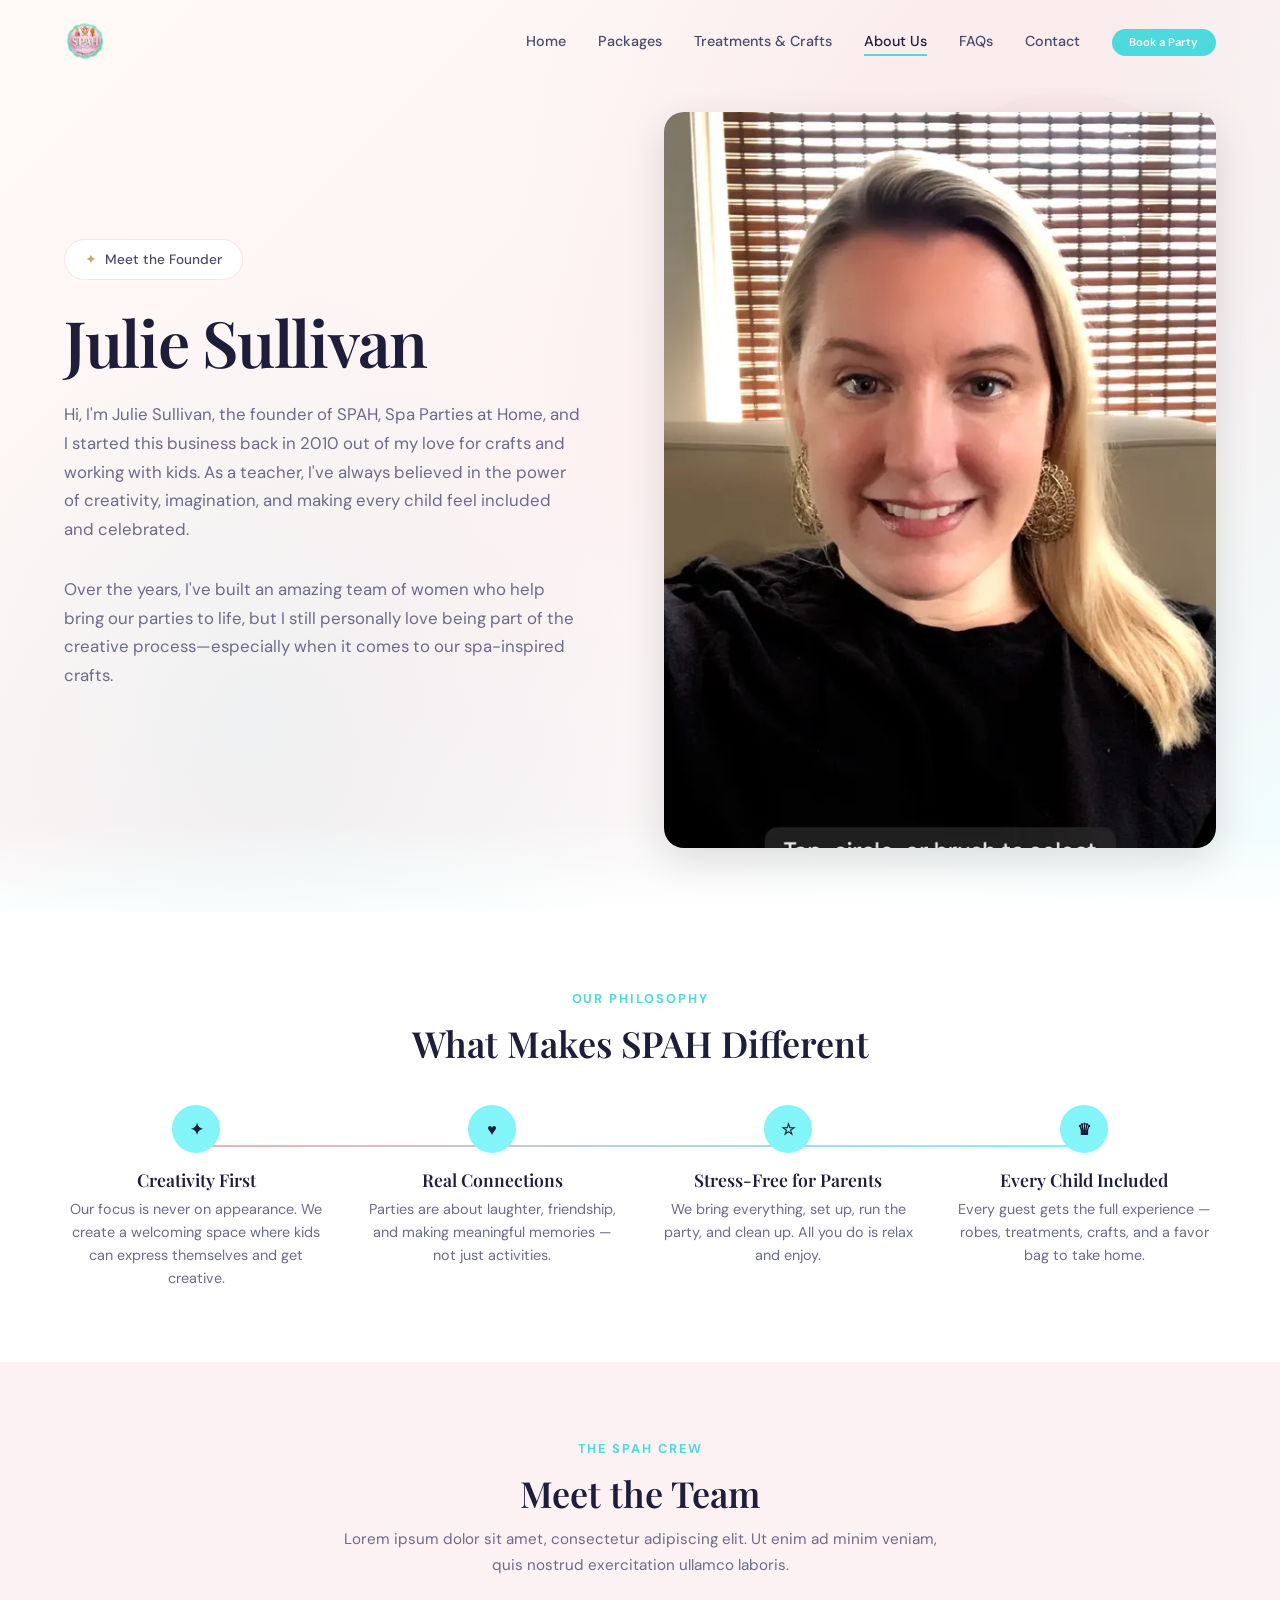
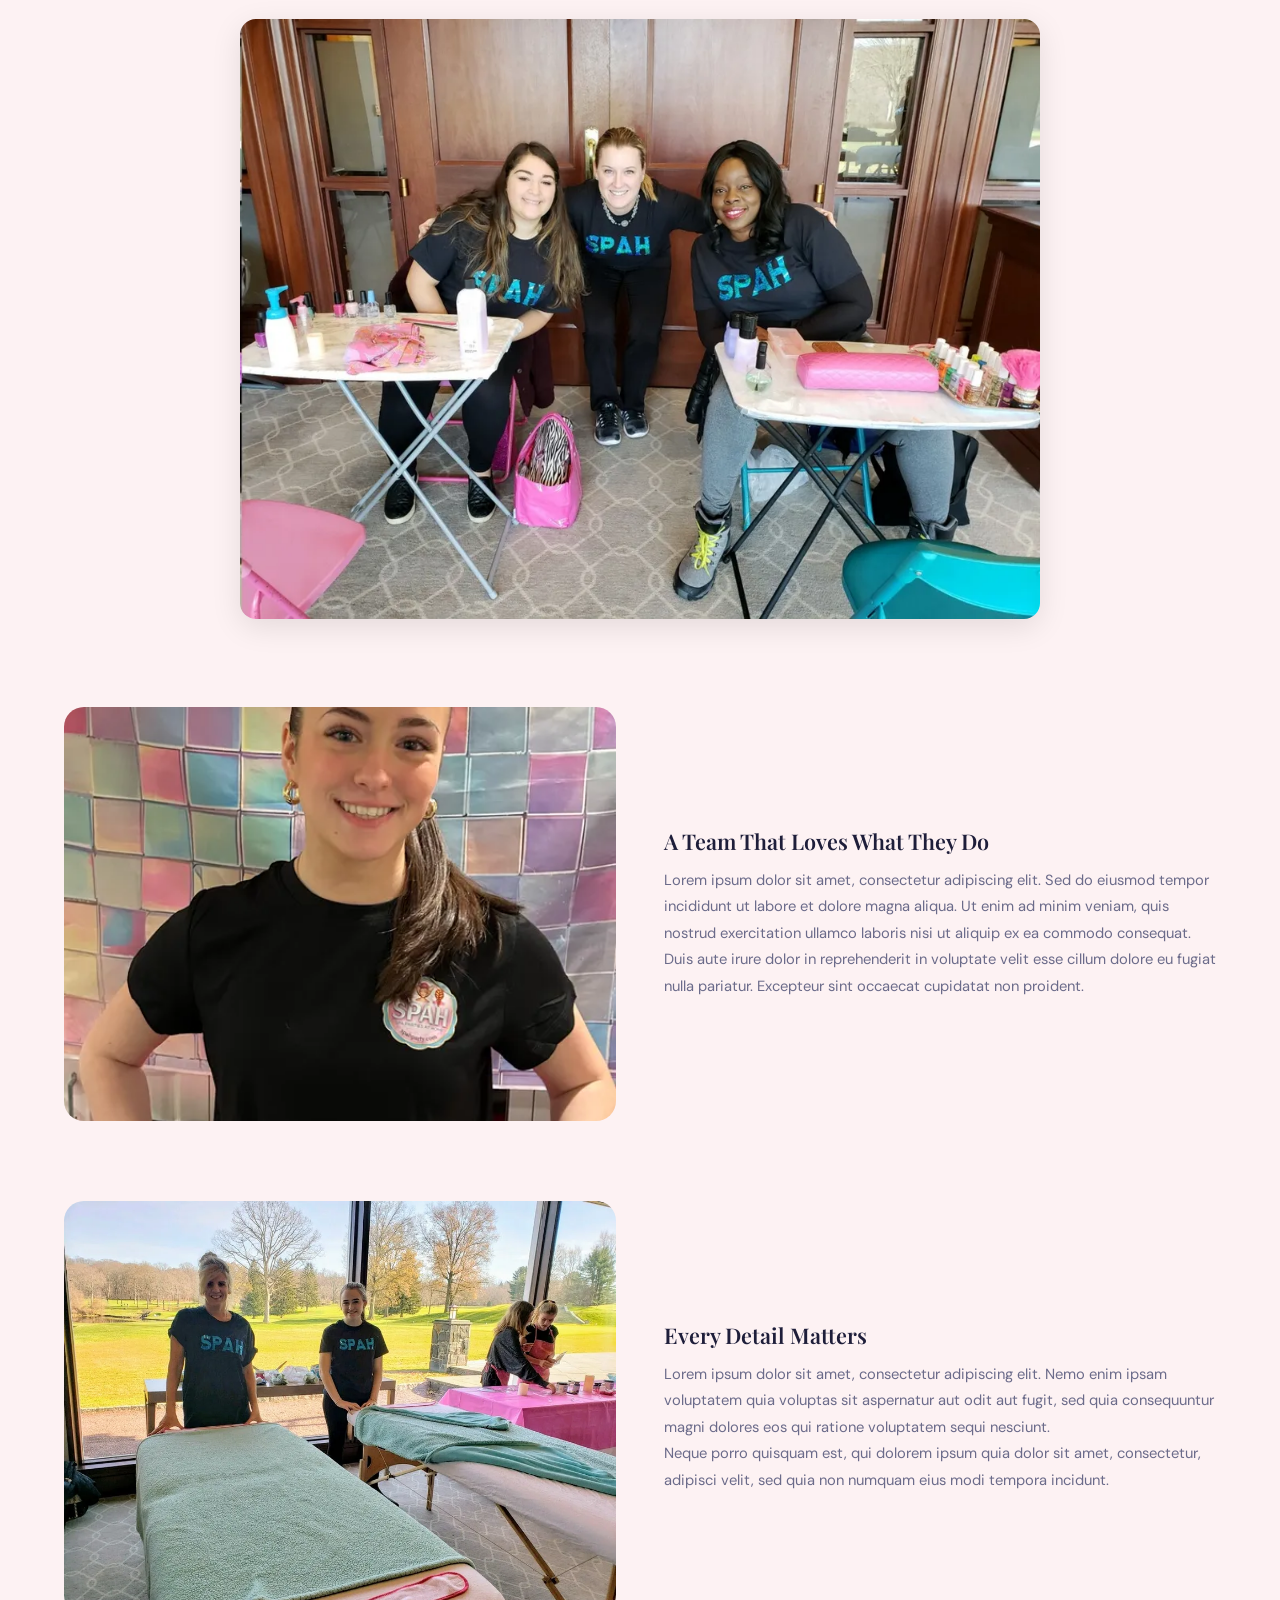
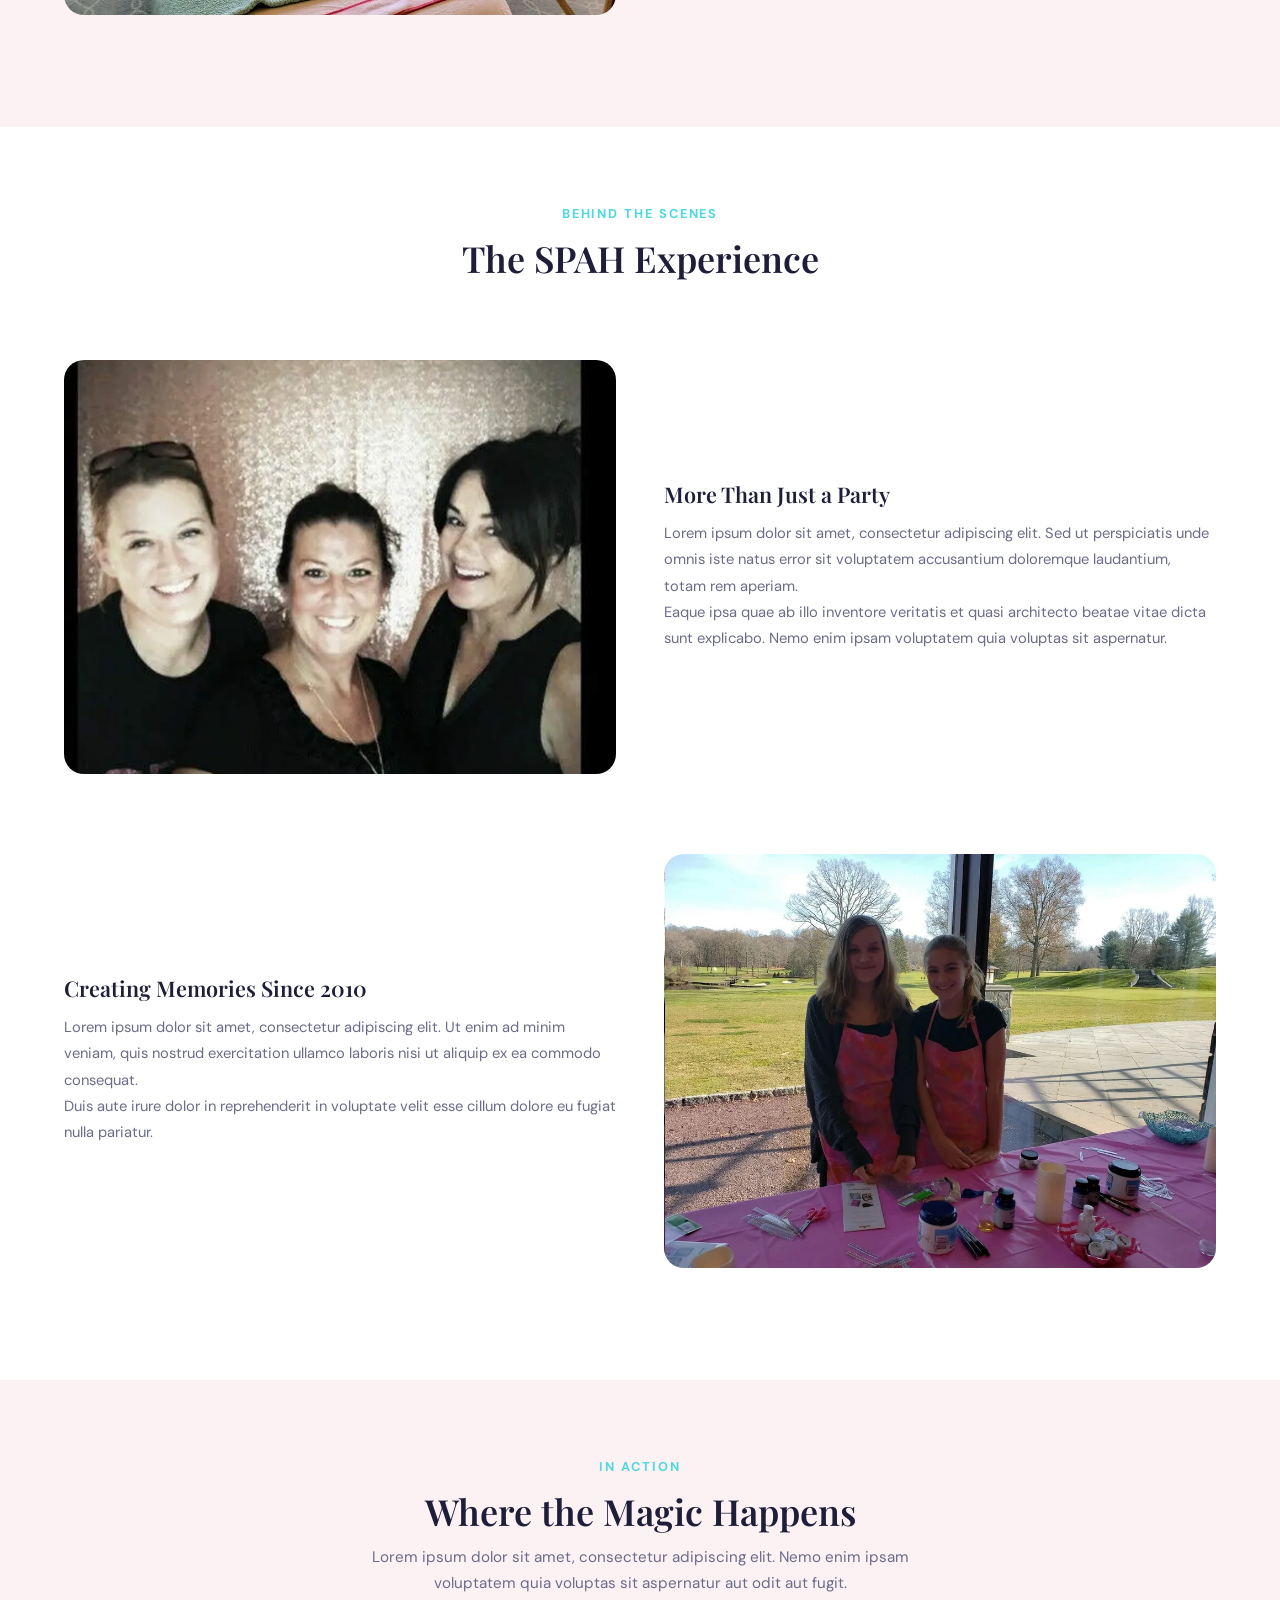
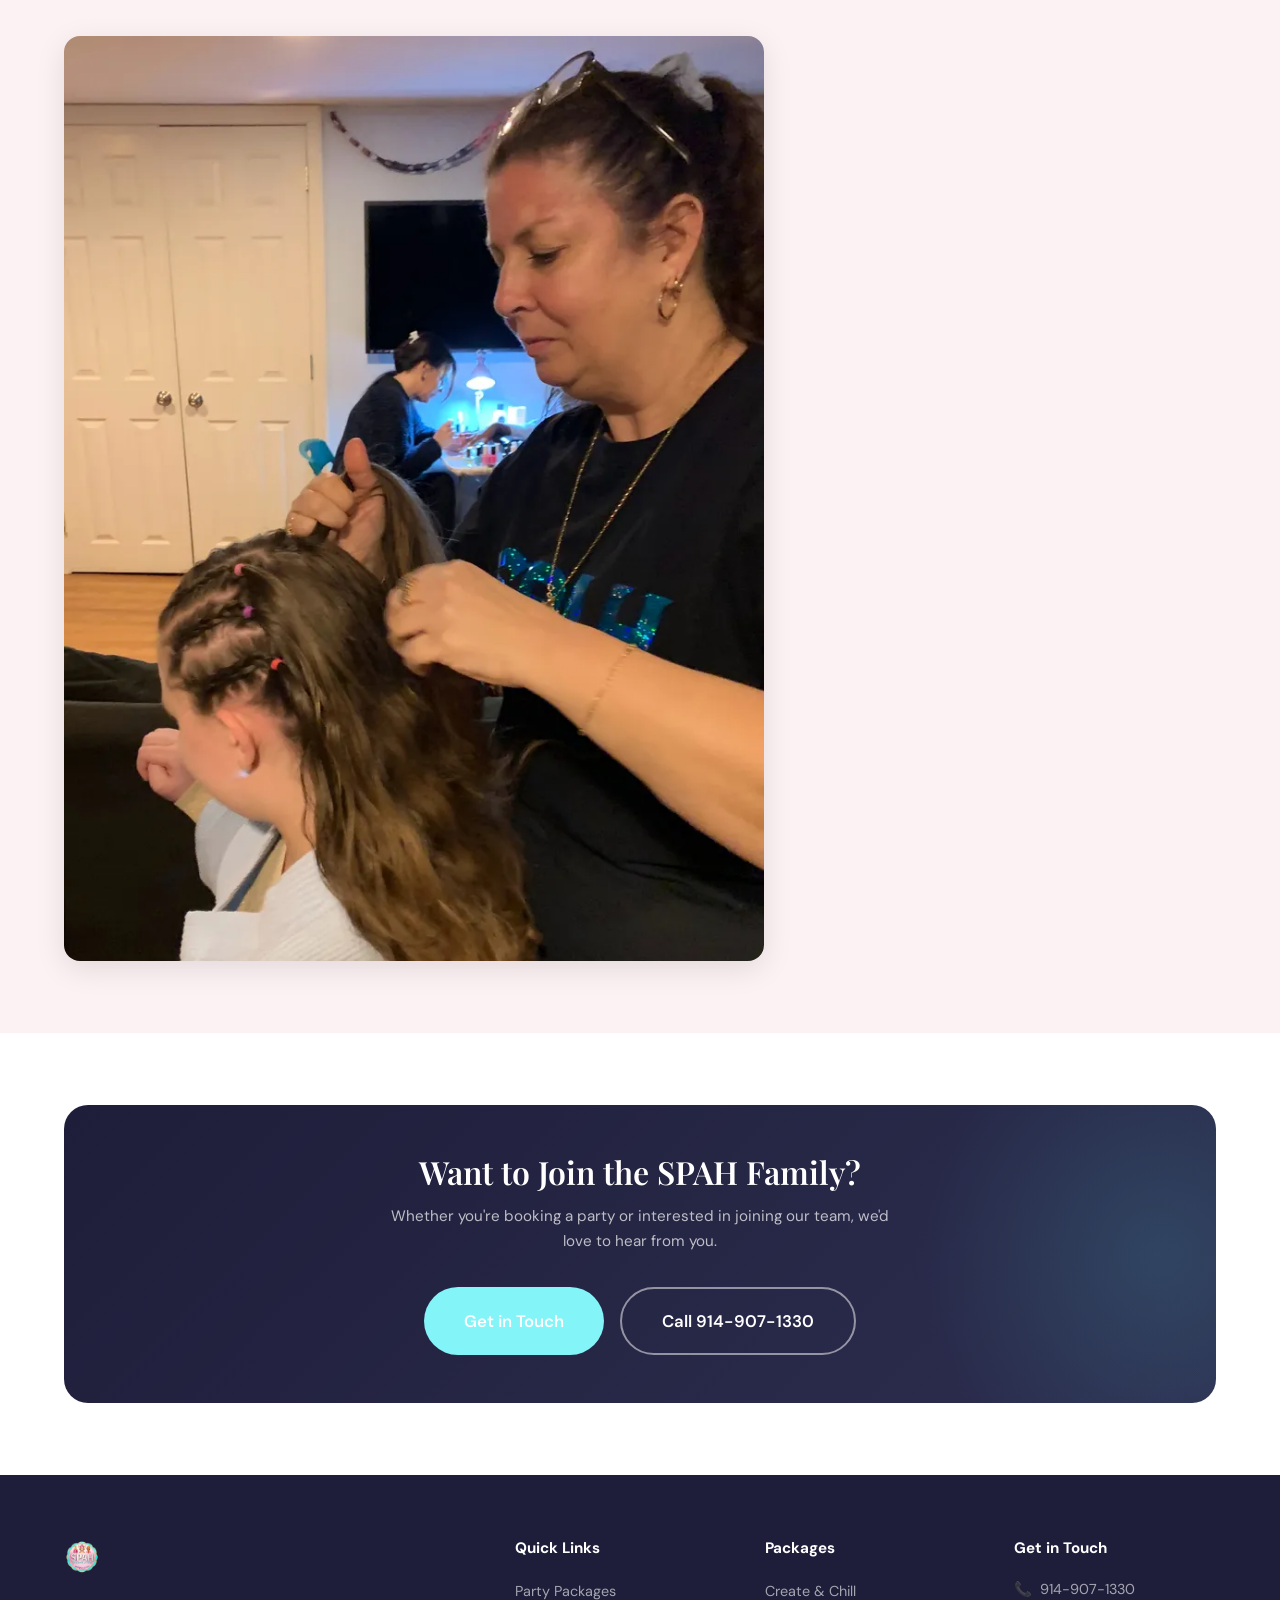
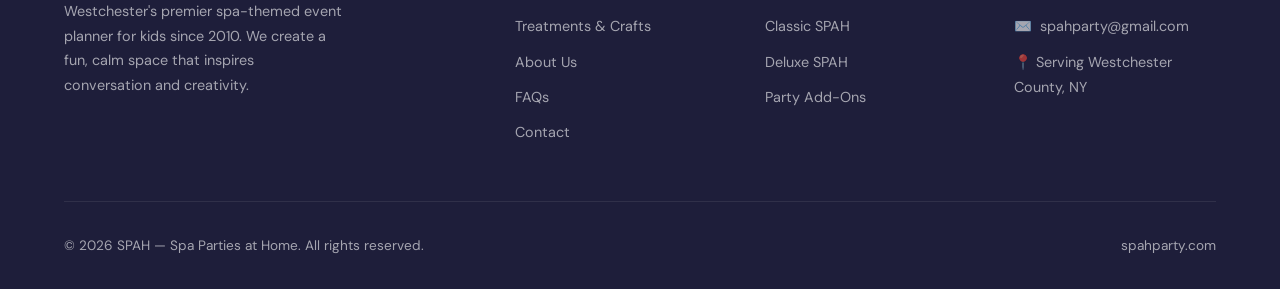
==== about.html @ 48f5b490 "Redesign About Us sections to match homepage style consistency - Replace philosophy text block with " ====
<!DOCTYPE html>
<html lang="en">
<head>
  <meta charset="UTF-8">
  <meta name="viewport" content="width=device-width, initial-scale=1.0">
  <meta name="description" content="Meet the SPAH team — Westchester's premier spa party planners for kids since 2010. Learn about our story, our passion, and the people behind every unforgettable party.">
  <meta property="og:title" content="About Us | SPAH - Spa Parties at Home">
  <meta property="og:description" content="Meet the team behind Westchester's favorite kids' spa parties.">
  <meta property="og:type" content="website">
  <title>About Us | SPAH - Spa Parties at Home</title>

  <!-- Google Fonts -->
  <link rel="preconnect" href="https://fonts.googleapis.com">
  <link rel="preconnect" href="https://fonts.gstatic.com" crossorigin>
  <link href="https://fonts.googleapis.com/css2?family=DM+Sans:wght@400;500;600;700&family=Playfair+Display:ital,wght@0,400;0,600;0,700;1,400;1,600;1,700&display=swap" rel="stylesheet">

  <!-- Styles -->
  <link rel="stylesheet" href="css/style.css">
</head>
<body>

  <!-- Navigation -->
  <nav class="navbar scrolled">
    <div class="container">
      <a href="index.html" class="nav-logo"><img src="images/logo.webp" alt="SPAH - Spa Parties at Home"></a>
      <ul class="nav-links">
        <li><a href="index.html">Home</a></li>
        <li><a href="packages.html">Packages</a></li>
        <li><a href="treatments.html">Treatments & Crafts</a></li>
        <li><a href="about.html" class="active">About Us</a></li>
        <li><a href="faq.html">FAQs</a></li>
        <li><a href="contact.html">Contact</a></li>
        <li><a href="contact.html" class="nav-cta">Book a Party</a></li>
      </ul>
      <button class="hamburger" aria-label="Toggle menu">
        <span></span><span></span><span></span>
      </button>
    </div>
  </nav>
  <div class="nav-overlay"></div>

  <main>

    <!-- Hero — Founder Intro (homepage-style with gradient + floats) -->
    <section class="hero" style="min-height: auto; padding-top: 7rem; padding-bottom: 4rem;">
      <div class="container">
        <div style="display: grid; grid-template-columns: 1fr 1fr; gap: 3rem; align-items: center;">
          <div class="hero-content" style="max-width: 100%;">
            <div class="hero-badge">Meet the Founder</div>
            <h1>Julie Sullivan</h1>
            <p>Hi, I'm Julie Sullivan, the founder of SPAH, Spa Parties at Home, and I started this business back in 2010 out of my love for crafts and working with kids. As a teacher, I've always believed in the power of creativity, imagination, and making every child feel included and celebrated.</p>
            <p style="font-size: 1.05rem; color: var(--text-light); max-width: 520px; line-height: 1.7;">Over the years, I've built an amazing team of women who help bring our parties to life, but I still personally love being part of the creative process—especially when it comes to our spa-inspired crafts.</p>
          </div>
          <div style="position: relative; z-index: 1;">
            <img src="images/julie-headshot.webp" alt="Julie Sullivan, founder of SPAH - Spa Parties at Home" style="width: 100%; border-radius: 1.25rem; box-shadow: 0 12px 40px rgba(0,0,0,0.12); object-fit: cover; aspect-ratio: 3/4; object-position: center 20%;">
          </div>
        </div>
      </div>
      <div class="float-element float-1"></div>
      <div class="float-element float-2"></div>
      <div class="float-element float-3"></div>
      <div class="hero-fade"></div>
    </section>

    <!-- Philosophy — card grid like "How It Works" on homepage -->
    <section class="section reveal">
      <div class="container">
        <div class="section-header">
          <span class="section-label">OUR PHILOSOPHY</span>
          <h2>What Makes SPAH Different</h2>
        </div>
        <div class="steps-grid stagger-children">
          <div class="step-card">
            <div class="step-number" style="background: var(--teal-200); color: var(--navy);">&#10022;</div>
            <h3>Creativity First</h3>
            <p>Our focus is never on appearance. We create a welcoming space where kids can express themselves and get creative.</p>
          </div>
          <div class="step-card">
            <div class="step-number" style="background: var(--teal-200); color: var(--navy);">&#9829;</div>
            <h3>Real Connections</h3>
            <p>Parties are about laughter, friendship, and making meaningful memories — not just activities.</p>
          </div>
          <div class="step-card">
            <div class="step-number" style="background: var(--teal-200); color: var(--navy);">&#9734;</div>
            <h3>Stress-Free for Parents</h3>
            <p>We bring everything, set up, run the party, and clean up. All you do is relax and enjoy.</p>
          </div>
          <div class="step-card">
            <div class="step-number" style="background: var(--teal-200); color: var(--navy);">&#9819;</div>
            <h3>Every Child Included</h3>
            <p>Every guest gets the full experience — robes, treatments, crafts, and a favor bag to take home.</p>
          </div>
        </div>
      </div>
    </section>

    <!-- Team Section -->
    <section class="section bg-rose reveal">
      <div class="container">
        <div class="section-header">
          <span class="section-label">THE SPAH CREW</span>
          <h2>Meet the Team</h2>
          <p>Lorem ipsum dolor sit amet, consectetur adipiscing elit. Ut enim ad minim veniam, quis nostrud exercitation ullamco laboris.</p>
        </div>

        <!-- Team group photo -->
        <div class="reveal" style="margin-bottom: 3rem;">
          <img src="images/team-group.webp" alt="The SPAH team ready to pamper at an event" style="width: 100%; max-width: 800px; margin: 0 auto; display: block; border-radius: 16px; box-shadow: 0 8px 30px rgba(0,0,0,0.1);" loading="lazy">
        </div>

        <div class="feature-row reveal">
          <div class="feature-image"><img src="images/team-member.webp" alt="SPAH team member" loading="lazy"></div>
          <div class="feature-content">
            <h3>A Team That Loves What They Do</h3>
            <p>Lorem ipsum dolor sit amet, consectetur adipiscing elit. Sed do eiusmod tempor incididunt ut labore et dolore magna aliqua. Ut enim ad minim veniam, quis nostrud exercitation ullamco laboris nisi ut aliquip ex ea commodo consequat.</p>
            <p>Duis aute irure dolor in reprehenderit in voluptate velit esse cillum dolore eu fugiat nulla pariatur. Excepteur sint occaecat cupidatat non proident.</p>
          </div>
        </div>

        <div class="feature-row reveal">
          <div class="feature-content">
            <h3>Every Detail Matters</h3>
            <p>Lorem ipsum dolor sit amet, consectetur adipiscing elit. Nemo enim ipsam voluptatem quia voluptas sit aspernatur aut odit aut fugit, sed quia consequuntur magni dolores eos qui ratione voluptatem sequi nesciunt.</p>
            <p>Neque porro quisquam est, qui dolorem ipsum quia dolor sit amet, consectetur, adipisci velit, sed quia non numquam eius modi tempora incidunt.</p>
          </div>
          <div class="feature-image"><img src="images/team-setup.webp" alt="SPAH team setting up spa stations" loading="lazy"></div>
        </div>
      </div>
    </section>

    <!-- Behind the Scenes -->
    <section class="section reveal">
      <div class="container">
        <div class="section-header">
          <span class="section-label">BEHIND THE SCENES</span>
          <h2>The SPAH Experience</h2>
        </div>

        <div class="feature-row reveal">
          <div class="feature-image"><img src="images/team-fun.webp" alt="The SPAH team together" loading="lazy"></div>
          <div class="feature-content">
            <h3>More Than Just a Party</h3>
            <p>Lorem ipsum dolor sit amet, consectetur adipiscing elit. Sed ut perspiciatis unde omnis iste natus error sit voluptatem accusantium doloremque laudantium, totam rem aperiam.</p>
            <p>Eaque ipsa quae ab illo inventore veritatis et quasi architecto beatae vitae dicta sunt explicabo. Nemo enim ipsam voluptatem quia voluptas sit aspernatur.</p>
          </div>
        </div>

        <div class="feature-row reveal">
          <div class="feature-content">
            <h3>Creating Memories Since 2010</h3>
            <p>Lorem ipsum dolor sit amet, consectetur adipiscing elit. Ut enim ad minim veniam, quis nostrud exercitation ullamco laboris nisi ut aliquip ex ea commodo consequat.</p>
            <p>Duis aute irure dolor in reprehenderit in voluptate velit esse cillum dolore eu fugiat nulla pariatur.</p>
          </div>
          <div class="feature-image"><img src="images/team-helpers.webp" alt="Young helpers at a SPAH craft station" loading="lazy"></div>
        </div>
      </div>
    </section>

    <!-- Julie in action full-width -->
    <section class="section bg-rose reveal">
      <div class="container" style="text-align: center;">
        <div class="section-header">
          <span class="section-label">IN ACTION</span>
          <h2>Where the Magic Happens</h2>
          <p>Lorem ipsum dolor sit amet, consectetur adipiscing elit. Nemo enim ipsam voluptatem quia voluptas sit aspernatur aut odit aut fugit.</p>
        </div>
        <img src="images/julie-action.webp" alt="Julie at a SPAH party" style="width: 100%; max-width: 700px; border-radius: 16px; box-shadow: 0 8px 30px rgba(0,0,0,0.1);" loading="lazy">
      </div>
    </section>

    <!-- CTA Banner -->
    <section class="section reveal">
      <div class="container">
        <div class="cta-banner">
          <h2>Want to Join the SPAH Family?</h2>
          <p>Whether you're booking a party or interested in joining our team, we'd love to hear from you.</p>
          <div class="hero-buttons" style="justify-content: center;">
            <a href="contact.html" class="btn btn-primary btn-lg">Get in Touch</a>
            <a href="tel:9149071330" class="btn btn-outline-light btn-lg">Call 914-907-1330</a>
          </div>
        </div>
      </div>
    </section>

  </main>

  <!-- Footer -->
  <footer class="footer">
    <div class="container">
      <div class="footer-grid">
        <div class="footer-brand">
          <a href="index.html" class="nav-logo"><img src="images/logo.webp" alt="SPAH" style="height:36px"></a>
          <p>Westchester's premier spa-themed event planner for kids since 2010. We create a fun, calm space that inspires conversation and creativity.</p>
        </div>
        <div>
          <h4>Quick Links</h4>
          <ul class="footer-links">
            <li><a href="packages.html">Party Packages</a></li>
            <li><a href="treatments.html">Treatments & Crafts</a></li>
            <li><a href="about.html">About Us</a></li>
            <li><a href="faq.html">FAQs</a></li>
            <li><a href="contact.html">Contact</a></li>
          </ul>
        </div>
        <div>
          <h4>Packages</h4>
          <ul class="footer-links">
            <li><a href="packages.html">Create & Chill</a></li>
            <li><a href="packages.html">Classic SPAH</a></li>
            <li><a href="packages.html">Deluxe SPAH</a></li>
            <li><a href="packages.html">Party Add-Ons</a></li>
          </ul>
        </div>
        <div>
          <h4>Get in Touch</h4>
          <div class="footer-contact-item">&#128222; <a href="tel:9149071330">914-907-1330</a></div>
          <div class="footer-contact-item">&#9993;&#65039; <a href="mailto:spahparty@gmail.com">spahparty@gmail.com</a></div>
          <div class="footer-contact-item">&#128205; Serving Westchester County, NY</div>
        </div>
      </div>
      <div class="footer-bottom">
        <p>&copy; 2026 SPAH &mdash; Spa Parties at Home. All rights reserved.</p>
        <p>spahparty.com</p>
      </div>
    </div>
  </footer>

  <!-- Scripts -->
  <script src="js/main.js"></script>
</body>
</html>
---- css/style.css ----
/* ============================================
   SPAH - Spa Parties at Home
   Custom Styles & Animations
   ============================================ */

/* --- Design Tokens --- */
:root {
  --rose-50: #FDF2F3;
  --rose-100: #F9E4E8;
  --rose-200: #E8B4B8;
  --rose-300: #D4919A;
  --rose-400: #C06B77;
  --teal-50: #F0FDFD;
  --teal-100: #C1F9FA;
  --teal-200: #83F4F7;
  --teal-300: #4DD9DD;
  --teal-400: #30B8BD;
  --teal-500: #1F9499;
  --navy: #1E1E3A;
  --navy-light: #2D2D4F;
  --navy-muted: #4A4A6A;
  --cream: #FFFAF8;
  --white: #FFFFFF;
  --text: #2D2D4F;
  --text-light: #6B6B8A;
  --gold: #C9A96E;
  --gold-light: #E8D5B0;
}

/* --- Base Resets & Typography --- */
*, *::before, *::after {
  margin: 0;
  padding: 0;
  box-sizing: border-box;
}

html {
  scroll-behavior: smooth;
  -webkit-font-smoothing: antialiased;
  -moz-osx-font-smoothing: grayscale;
}

body {
  font-family: 'DM Sans', sans-serif;
  color: var(--text);
  background: var(--white);
  line-height: 1.7;
  overflow-x: hidden;
}

h1, h2, h3, h4, h5, h6 {
  font-family: 'Playfair Display', serif;
  font-weight: 600;
  line-height: 1.2;
  color: var(--navy);
}

img {
  max-width: 100%;
  height: auto;
  display: block;
}

a {
  text-decoration: none;
  color: inherit;
  transition: color 0.3s ease;
}

/* --- Utility Classes --- */
.container {
  max-width: 1200px;
  margin: 0 auto;
  padding: 0 1.5rem;
}

.section {
  padding: 4.5rem 0;
}

.section-sm {
  padding: 2.5rem 0;
}

.text-center {
  text-align: center;
}

.sr-only {
  position: absolute;
  width: 1px;
  height: 1px;
  padding: 0;
  margin: -1px;
  overflow: hidden;
  clip: rect(0,0,0,0);
  border: 0;
}

/* --- Navigation --- */
.navbar {
  position: fixed;
  top: 0;
  left: 0;
  width: 100%;
  z-index: 1000;
  padding: 1.25rem 0;
  transition: all 0.4s cubic-bezier(0.4, 0, 0.2, 1);
}

.navbar.scrolled {
  background: rgba(255, 255, 255, 0.97);
  backdrop-filter: blur(12px);
  -webkit-backdrop-filter: blur(12px);
  box-shadow: 0 1px 20px rgba(0, 0, 0, 0.06);
  padding: 0.75rem 0;
}

.navbar .container {
  display: flex;
  align-items: center;
  justify-content: space-between;
}

.nav-logo {
  font-family: 'Playfair Display', serif;
  font-size: 1.75rem;
  font-weight: 700;
  color: var(--navy);
  letter-spacing: 0.05em;
  display: flex;
  align-items: center;
  gap: 0.5rem;
}

.nav-logo img {
  height: 42px;
  width: auto;
}

.nav-logo span {
  color: var(--teal-300);
}

.nav-links {
  display: flex;
  align-items: center;
  gap: 2rem;
  list-style: none;
}

.nav-links a {
  font-size: 0.9rem;
  font-weight: 500;
  color: var(--navy-muted);
  position: relative;
  padding: 0.25rem 0;
  transition: color 0.3s ease;
}

.nav-links a::after {
  content: '';
  position: absolute;
  bottom: -2px;
  left: 0;
  width: 0;
  height: 2px;
  background: var(--teal-300);
  transition: width 0.3s ease;
}

.nav-links a:hover,
.nav-links a.active {
  color: var(--navy);
}

.nav-links a:hover::after,
.nav-links a.active::after {
  width: 100%;
}

.nav-links a.nav-cta {
  background: var(--teal-300);
  color: var(--white) !important;
  padding: 0.4rem 1.1rem;
  border-radius: 50px;
  font-size: 0.7rem;
  font-weight: 600;
  transition: all 0.3s ease !important;
}

.nav-cta::after {
  display: none !important;
}

.nav-cta:hover {
  background: var(--teal-400);
  transform: translateY(-1px);
  box-shadow: 0 4px 15px rgba(77, 217, 221, 0.3);
}

/* Hamburger Menu */
.hamburger {
  display: none;
  flex-direction: column;
  cursor: pointer;
  gap: 5px;
  padding: 4px;
  z-index: 1001;
  background: none;
  border: none;
}

.hamburger span {
  width: 24px;
  height: 2px;
  background: var(--navy);
  transition: all 0.3s ease;
  border-radius: 2px;
}

.hamburger.active span:nth-child(1) {
  transform: rotate(45deg) translate(5px, 5px);
}

.hamburger.active span:nth-child(2) {
  opacity: 0;
}

.hamburger.active span:nth-child(3) {
  transform: rotate(-45deg) translate(5px, -5px);
}

/* Mobile Nav */
@media (max-width: 768px) {
  .hamburger {
    display: flex;
  }

  .nav-links {
    position: fixed;
    top: 0;
    right: -100%;
    width: 75%;
    max-width: 320px;
    height: 100vh;
    background: var(--white);
    flex-direction: column;
    align-items: flex-start;
    padding: 5rem 2rem 2rem;
    gap: 0;
    box-shadow: -10px 0 40px rgba(0, 0, 0, 0.1);
    transition: right 0.4s cubic-bezier(0.4, 0, 0.2, 1);
  }

  .nav-links.open {
    right: 0;
  }

  .nav-links li {
    width: 100%;
  }

  .nav-links a {
    display: block;
    padding: 1rem 0;
    font-size: 1.1rem;
    border-bottom: 1px solid var(--rose-100);
  }

  .nav-links a::after {
    display: none;
  }

  .nav-cta {
    margin-top: 1rem;
    text-align: center;
    display: block;
  }
}

.nav-overlay {
  display: none;
  position: fixed;
  inset: 0;
  background: rgba(0, 0, 0, 0.3);
  z-index: 999;
  opacity: 0;
  transition: opacity 0.3s ease;
}

.nav-overlay.active {
  display: block;
  opacity: 1;
}

/* --- Buttons --- */
.btn {
  display: inline-flex;
  align-items: center;
  justify-content: center;
  gap: 0.5rem;
  padding: 0.9rem 2rem;
  border-radius: 50px;
  font-family: 'DM Sans', sans-serif;
  font-size: 0.95rem;
  font-weight: 600;
  border: none;
  cursor: pointer;
  transition: all 0.3s cubic-bezier(0.4, 0, 0.2, 1);
  text-decoration: none;
}

.btn-primary {
  background: var(--teal-300);
  color: var(--white);
}

.btn-primary:hover {
  background: var(--teal-400);
  transform: translateY(-2px);
  box-shadow: 0 8px 25px rgba(77, 217, 221, 0.35);
}

.btn-secondary {
  background: var(--white);
  color: var(--teal-300);
  border: 2px solid var(--teal-300);
}

.btn-secondary:hover {
  background: var(--teal-50);
  transform: translateY(-2px);
  box-shadow: 0 8px 25px rgba(77, 217, 221, 0.15);
}

.btn-rose {
  background: var(--rose-200);
  color: var(--white);
}

.btn-rose:hover {
  background: var(--rose-300);
  transform: translateY(-2px);
  box-shadow: 0 8px 25px rgba(232, 180, 184, 0.4);
}

.btn-lg {
  padding: 1.1rem 2.5rem;
  font-size: 1.05rem;
}

.btn-icon svg {
  width: 18px;
  height: 18px;
  transition: transform 0.3s ease;
}

.btn:hover .btn-icon svg {
  transform: translateX(3px);
}

/* --- Hero Section --- */
.hero {
  min-height: 100vh;
  min-height: 100svh;
  display: flex;
  align-items: center;
  padding-top: 5rem;
  padding-bottom: 3rem;
  position: relative;
  overflow: hidden;
  background: linear-gradient(135deg, var(--cream) 0%, var(--rose-50) 50%, var(--teal-50) 100%);
}

@media (max-width: 768px) {
  .hero {
    min-height: auto;
    padding-top: 7rem;
    padding-bottom: 4rem;
    align-items: flex-start;
  }

  .hero [style*="grid-template-columns"] {
    grid-template-columns: 1fr !important;
    text-align: center;
  }

  .hero [style*="grid-template-columns"] .hero-content p {
    margin-left: auto;
    margin-right: auto;
  }
}

@media (max-width: 480px) {
  .hero {
    padding-top: 6rem;
    padding-bottom: 3rem;
  }
}

.hero-fade {
  position: absolute;
  bottom: 0;
  left: 0;
  width: 100%;
  height: 90px;
  background: linear-gradient(to bottom, transparent 0%, var(--white) 100%);
  pointer-events: none;
  z-index: 0;
}

.hero::before {
  content: '';
  position: absolute;
  top: -50%;
  right: -20%;
  width: 80%;
  height: 150%;
  background: radial-gradient(ellipse, rgba(232, 180, 184, 0.15) 0%, transparent 70%);
  pointer-events: none;
}

.hero::after {
  content: '';
  position: absolute;
  bottom: -30%;
  left: -10%;
  width: 60%;
  height: 100%;
  background: radial-gradient(ellipse, rgba(77, 217, 221, 0.08) 0%, transparent 70%);
  pointer-events: none;
}

.hero-content {
  position: relative;
  z-index: 1;
  max-width: 700px;
}

.hero-badge {
  display: inline-flex;
  align-items: center;
  gap: 0.5rem;
  background: var(--white);
  border: 1px solid var(--rose-100);
  padding: 0.5rem 1.25rem;
  border-radius: 50px;
  font-size: 0.85rem;
  font-weight: 500;
  color: var(--navy-muted);
  margin-bottom: 1.5rem;
}

.hero-badge::before {
  content: '✦';
  color: var(--gold);
}

.hero h1 {
  font-size: clamp(2.5rem, 6vw, 4rem);
  margin-bottom: 1.25rem;
  letter-spacing: -0.02em;
}

.hero h1 em {
  font-style: italic;
  color: var(--teal-300);
}

.hero p {
  font-size: 1.05rem;
  color: var(--text-light);
  max-width: 520px;
  margin-bottom: 2rem;
  line-height: 1.7;
}

.hero-buttons {
  display: flex;
  gap: 1rem;
  flex-wrap: wrap;
}

/* Floating decorative elements */
.float-element {
  position: absolute;
  border-radius: 50%;
  opacity: 0.5;
  pointer-events: none;
}

.float-1 {
  width: 300px;
  height: 300px;
  background: var(--rose-100);
  top: 10%;
  right: 5%;
  animation: float 8s ease-in-out infinite;
}

.float-2 {
  width: 200px;
  height: 200px;
  background: var(--teal-100);
  bottom: 15%;
  right: 15%;
  animation: float 6s ease-in-out infinite reverse;
}

.float-3 {
  width: 150px;
  height: 150px;
  background: var(--rose-50);
  top: 40%;
  right: 30%;
  animation: float 10s ease-in-out infinite;
}

@keyframes float {
  0%, 100% { transform: translateY(0) rotate(0deg); }
  33% { transform: translateY(-20px) rotate(2deg); }
  66% { transform: translateY(10px) rotate(-1deg); }
}

/* --- Page Hero (inner pages) --- */
.page-hero {
  padding: 8rem 0 3rem;
  background: linear-gradient(135deg, var(--cream) 0%, var(--rose-50) 50%, var(--teal-50) 100%);
  text-align: center;
  position: relative;
  overflow: hidden;
}

.page-hero h1 {
  font-size: clamp(1.85rem, 4vw, 2.75rem);
  margin-bottom: 0.75rem;
}

.page-hero p {
  font-size: 1rem;
  color: var(--text-light);
  max-width: 600px;
  margin: 0 auto;
}

/* --- Section Headers --- */
.section-header {
  text-align: center;
  max-width: 600px;
  margin: 0 auto 2.5rem;
}

.section-label {
  display: inline-block;
  font-size: 0.8rem;
  font-weight: 700;
  letter-spacing: 0.15em;
  text-transform: uppercase;
  color: var(--teal-300);
  margin-bottom: 0.75rem;
}

.section-header h2 {
  font-size: clamp(1.75rem, 3.5vw, 2.25rem);
  margin-bottom: 0.75rem;
}

.section-header p {
  color: var(--text-light);
  font-size: 0.95rem;
}

/* --- How It Works --- */
.steps-grid {
  display: grid;
  grid-template-columns: repeat(4, 1fr);
  gap: 2rem;
  position: relative;
}

.steps-grid::before {
  content: '';
  position: absolute;
  top: 2.5rem;
  left: 12.5%;
  width: 75%;
  height: 2px;
  background: linear-gradient(to right, var(--rose-200), var(--teal-200));
  z-index: 0;
}

.step-card {
  text-align: center;
  position: relative;
  z-index: 1;
}

.step-number {
  width: 3rem;
  height: 3rem;
  border-radius: 50%;
  background: var(--white);
  border: 2px solid var(--teal-200);
  display: flex;
  align-items: center;
  justify-content: center;
  margin: 0 auto 1rem;
  font-family: 'Playfair Display', serif;
  font-weight: 700;
  font-size: 1rem;
  color: var(--teal-300);
}

.step-card h3 {
  font-size: 1.1rem;
  margin-bottom: 0.5rem;
}

.step-card p {
  font-size: 0.9rem;
  color: var(--text-light);
  line-height: 1.6;
}

@media (max-width: 768px) {
  .steps-grid {
    grid-template-columns: 1fr 1fr;
    gap: 2.5rem 1.5rem;
  }

  .steps-grid::before {
    display: none;
  }
}

@media (max-width: 480px) {
  .steps-grid {
    grid-template-columns: 1fr;
  }
}

/* --- Package Cards --- */
.packages-grid {
  display: grid;
  grid-template-columns: repeat(3, 1fr);
  gap: 1.5rem;
  align-items: start;
}

.package-card {
  background: var(--white);
  border-radius: 1.25rem;
  padding: 2rem 1.75rem;
  border: 1px solid var(--rose-100);
  position: relative;
  transition: all 0.4s cubic-bezier(0.4, 0, 0.2, 1);
}

.package-card:hover {
  transform: translateY(-4px);
  box-shadow: 0 20px 50px rgba(0, 0, 0, 0.08);
}

.package-card.featured {
  border-color: var(--teal-200);
  box-shadow: 0 10px 40px rgba(77, 217, 221, 0.12);
}

.package-badge {
  position: absolute;
  top: -0.75rem;
  left: 50%;
  transform: translateX(-50%);
  background: var(--teal-300);
  color: var(--white);
  font-size: 0.75rem;
  font-weight: 700;
  letter-spacing: 0.05em;
  padding: 0.35rem 1.25rem;
  border-radius: 50px;
  white-space: nowrap;
}

.package-card h3 {
  font-size: 1.4rem;
  margin-bottom: 0.5rem;
}

.package-card .package-desc {
  font-size: 0.9rem;
  color: var(--text-light);
  margin-bottom: 1.5rem;
}

.package-price {
  font-family: 'Playfair Display', serif;
  font-size: 2.25rem;
  font-weight: 700;
  color: var(--navy);
  margin-bottom: 0.25rem;
}

.package-price-note {
  font-size: 0.85rem;
  color: var(--text-light);
  margin-bottom: 2rem;
}

.package-features {
  list-style: none;
  margin-bottom: 2rem;
}

.package-features li {
  padding: 0.6rem 0;
  font-size: 0.95rem;
  display: flex;
  align-items: flex-start;
  gap: 0.75rem;
  border-bottom: 1px solid var(--rose-50);
}

.package-features li:last-child {
  border-bottom: none;
}

.package-features li::before {
  content: '✓';
  color: var(--teal-300);
  font-weight: 700;
  flex-shrink: 0;
  margin-top: 0.1rem;
}

.package-card .btn {
  width: 100%;
}

@media (max-width: 968px) {
  .packages-grid {
    grid-template-columns: 1fr;
    max-width: 480px;
    margin-left: auto;
    margin-right: auto;
  }

  .package-card.featured {
    order: -1;
  }
}

/* --- Treatment / Service Cards --- */
.treatments-grid {
  display: grid;
  grid-template-columns: repeat(3, 1fr);
  gap: 1.5rem;
}

.treatment-card {
  background: var(--white);
  border-radius: 1rem;
  padding: 1.5rem 1.5rem;
  border: 1px solid var(--rose-100);
  transition: all 0.4s cubic-bezier(0.4, 0, 0.2, 1);
}

.treatment-card:hover {
  transform: translateY(-4px);
  box-shadow: 0 15px 40px rgba(0, 0, 0, 0.06);
  border-color: var(--teal-100);
}

.treatment-icon {
  width: 3rem;
  height: 3rem;
  border-radius: 0.75rem;
  background: var(--rose-50);
  display: flex;
  align-items: center;
  justify-content: center;
  margin-bottom: 1rem;
  font-size: 1.3rem;
}

.treatment-card h3 {
  font-size: 1.1rem;
  margin-bottom: 0.4rem;
}

.treatment-card p {
  font-size: 0.85rem;
  color: var(--text-light);
  line-height: 1.7;
}

@media (max-width: 768px) {
  .treatments-grid {
    grid-template-columns: 1fr 1fr;
  }
}

@media (max-width: 480px) {
  .treatments-grid {
    grid-template-columns: 1fr;
  }
}

/* --- Alternating Feature Sections --- */
.feature-row {
  display: grid;
  grid-template-columns: 1fr 1fr;
  gap: 3rem;
  align-items: center;
  padding: 2.5rem 0;
}

.feature-row:nth-child(even) .feature-image {
  order: -1;
}

.feature-image {
  border-radius: 1.25rem;
  overflow: hidden;
  position: relative;
  aspect-ratio: 4/3;
  background: var(--rose-50);
}

.feature-image img {
  width: 100%;
  height: 100%;
  object-fit: cover;
}

.feature-content h3 {
  font-size: 1.35rem;
  margin-bottom: 0.75rem;
}

.feature-content p {
  color: var(--text-light);
  font-size: 0.92rem;
  line-height: 1.8;
}

@media (max-width: 768px) {
  .feature-row {
    grid-template-columns: 1fr;
    gap: 1.5rem;
    padding: 2rem 0;
  }

  .feature-row .feature-image {
    order: -1 !important;
  }
}

/* --- Tabbed Content --- */
.tabs {
  display: flex;
  gap: 0.5rem;
  justify-content: center;
  margin-bottom: 3rem;
  flex-wrap: wrap;
}

.tab-btn {
  padding: 0.75rem 2rem;
  min-width: 190px;
  border: 2px solid var(--rose-100);
  border-radius: 50px;
  background: var(--white);
  font-family: 'DM Sans', sans-serif;
  font-size: 0.95rem;
  font-weight: 600;
  color: var(--navy-muted);
  cursor: pointer;
  transition: all 0.3s ease;
  text-align: center;
}

.tab-btn:hover {
  border-color: var(--teal-200);
  color: var(--teal-300);
}

.tab-btn.active {
  background: var(--teal-300);
  border-color: var(--teal-300);
  color: var(--white);
}

.tab-content {
  display: none;
}

.tab-content.active {
  display: block;
  animation: fadeUp 0.5s ease;
}

/* --- FAQ Accordion --- */
.faq-list {
  max-width: 750px;
  margin: 0 auto;
}

.faq-item {
  border-bottom: 1px solid var(--rose-100);
}

.faq-question {
  width: 100%;
  display: flex;
  align-items: center;
  justify-content: space-between;
  padding: 1.5rem 0;
  background: none;
  border: none;
  font-family: 'DM Sans', sans-serif;
  font-size: 1.05rem;
  font-weight: 600;
  color: var(--navy);
  cursor: pointer;
  text-align: left;
  gap: 1rem;
  transition: color 0.3s ease;
}

.faq-question:hover {
  color: var(--teal-300);
}

.faq-icon {
  width: 1.5rem;
  height: 1.5rem;
  flex-shrink: 0;
  position: relative;
  transition: transform 0.3s ease;
}

.faq-icon::before,
.faq-icon::after {
  content: '';
  position: absolute;
  background: var(--teal-300);
  border-radius: 2px;
  transition: transform 0.3s ease;
}

.faq-icon::before {
  width: 100%;
  height: 2px;
  top: 50%;
  left: 0;
  transform: translateY(-50%);
}

.faq-icon::after {
  width: 2px;
  height: 100%;
  left: 50%;
  top: 0;
  transform: translateX(-50%);
}

.faq-item.active .faq-icon::after {
  transform: translateX(-50%) rotate(90deg);
  opacity: 0;
}

.faq-answer {
  max-height: 0;
  overflow: hidden;
  transition: max-height 0.4s cubic-bezier(0.4, 0, 0.2, 1), padding 0.4s ease;
}

.faq-answer-inner {
  padding-bottom: 1.5rem;
  color: var(--text-light);
  line-height: 1.8;
  font-size: 0.95rem;
}

/* --- Contact --- */
.contact-grid {
  display: grid;
  grid-template-columns: repeat(3, 1fr);
  gap: 1.5rem;
  margin-bottom: 3rem;
}

.contact-card {
  background: var(--white);
  border: 1px solid var(--rose-100);
  border-radius: 1.25rem;
  padding: 2.5rem 2rem;
  text-align: center;
  transition: all 0.4s cubic-bezier(0.4, 0, 0.2, 1);
}

.contact-card:hover {
  transform: translateY(-4px);
  box-shadow: 0 15px 40px rgba(0, 0, 0, 0.06);
  border-color: var(--teal-100);
}

.contact-icon {
  width: 4rem;
  height: 4rem;
  border-radius: 50%;
  background: var(--teal-50);
  display: flex;
  align-items: center;
  justify-content: center;
  margin: 0 auto 1.25rem;
  color: var(--teal-300);
}

.contact-icon svg {
  width: 1.5rem;
  height: 1.5rem;
}

.contact-card h3 {
  font-size: 1.1rem;
  margin-bottom: 0.5rem;
}

.contact-card p {
  color: var(--text-light);
  font-size: 0.95rem;
}

.contact-card a {
  color: var(--teal-300);
  font-weight: 600;
}

.contact-card a:hover {
  color: var(--teal-400);
}

@media (max-width: 768px) {
  .contact-grid {
    grid-template-columns: 1fr;
    max-width: 400px;
    margin-left: auto;
    margin-right: auto;
  }
}

/* --- Gallery Grid --- */
.gallery-grid {
  display: grid;
  grid-template-columns: repeat(3, 1fr);
  gap: 1rem;
}

.gallery-item {
  border-radius: 1rem;
  overflow: hidden;
  aspect-ratio: 1;
  position: relative;
  cursor: pointer;
  background: var(--rose-50);
}

.gallery-item img {
  width: 100%;
  height: 100%;
  object-fit: cover;
  transition: transform 0.6s cubic-bezier(0.4, 0, 0.2, 1);
}

.gallery-item:hover img {
  transform: scale(1.05);
}

@media (max-width: 768px) {
  .gallery-grid {
    grid-template-columns: repeat(2, 1fr);
  }
}

/* --- Includes Box --- */
.includes-box {
  background: linear-gradient(135deg, var(--teal-50) 0%, var(--rose-50) 100%);
  border-radius: 1.25rem;
  padding: 3rem;
  margin-bottom: 3rem;
}

.includes-box h3 {
  text-align: center;
  font-size: 1.3rem;
  margin-bottom: 1.5rem;
}

.includes-list {
  display: grid;
  grid-template-columns: repeat(3, 1fr);
  gap: 1rem;
  list-style: none;
}

.includes-list li {
  display: flex;
  align-items: center;
  gap: 0.75rem;
  font-size: 0.95rem;
}

.includes-list li::before {
  content: '✦';
  color: var(--teal-300);
  font-size: 0.75rem;
  flex-shrink: 0;
}

@media (max-width: 768px) {
  .includes-list {
    grid-template-columns: 1fr 1fr;
  }

  .includes-box {
    padding: 2rem 1.5rem;
  }
}

@media (max-width: 480px) {
  .includes-list {
    grid-template-columns: 1fr;
  }
}

/* --- Add-On Section --- */
.addon-card {
  background: var(--white);
  border: 2px solid var(--gold-light);
  border-radius: 1.25rem;
  padding: 3rem;
  max-width: 700px;
  margin: 3rem auto 0;
  text-align: center;
}

.addon-card h3 {
  font-size: 1.4rem;
  margin-bottom: 0.5rem;
}

.addon-price {
  font-size: 1.1rem;
  color: var(--gold);
  font-weight: 700;
  margin-bottom: 1.5rem;
}

.addon-features {
  list-style: none;
  text-align: left;
  margin-bottom: 2rem;
}

.addon-features li {
  padding: 0.75rem 0;
  border-bottom: 1px solid var(--rose-50);
  display: flex;
  align-items: flex-start;
  gap: 0.75rem;
  font-size: 0.95rem;
  color: var(--text-light);
}

.addon-features li::before {
  content: '★';
  color: var(--gold);
  flex-shrink: 0;
}

/* --- CTA Banner --- */
.cta-banner {
  background: linear-gradient(135deg, var(--navy) 0%, var(--navy-light) 100%);
  border-radius: 1.5rem;
  padding: 3rem 2.5rem;
  text-align: center;
  position: relative;
  overflow: hidden;
}

.cta-banner::before {
  content: '';
  position: absolute;
  top: -50%;
  right: -20%;
  width: 50%;
  height: 200%;
  background: radial-gradient(ellipse, rgba(77, 217, 221, 0.15) 0%, transparent 60%);
  pointer-events: none;
}

.cta-banner h2 {
  color: var(--white);
  font-size: clamp(1.5rem, 3vw, 2rem);
  margin-bottom: 0.75rem;
}

.cta-banner p {
  color: rgba(255, 255, 255, 0.7);
  font-size: 0.95rem;
  max-width: 500px;
  margin: 0 auto 2rem;
}

.cta-banner .btn-primary {
  background: var(--teal-200);
}

.cta-banner .btn-primary:hover {
  background: var(--teal-100);
  color: var(--navy);
}

.cta-banner .btn-outline-light {
  background: transparent;
  color: var(--white);
  border: 2px solid rgba(255, 255, 255, 0.5);
}

.cta-banner .btn-outline-light:hover {
  background: rgba(255, 255, 255, 0.1);
  border-color: var(--white);
  transform: translateY(-2px);
}

/* --- Booking Details --- */
.booking-details {
  background: var(--rose-50);
  border-radius: 1.25rem;
  padding: 2.5rem;
  margin-top: 3rem;
}

.booking-details h3 {
  font-size: 1.2rem;
  margin-bottom: 1.25rem;
}

.booking-details ul {
  list-style: none;
}

.booking-details li {
  padding: 0.5rem 0;
  font-size: 0.95rem;
  color: var(--text-light);
  display: flex;
  align-items: flex-start;
  gap: 0.75rem;
}

.booking-details li::before {
  content: '→';
  color: var(--teal-300);
  font-weight: 700;
  flex-shrink: 0;
}

/* --- Trust Bar --- */
.trust-bar {
  display: flex;
  justify-content: center;
  gap: 3rem;
  flex-wrap: wrap;
  padding: 2rem 0;
}

.trust-bar.stagger-children > .trust-item {
  opacity: 0;
  transform: translateY(10px);
  transition: opacity 0.35s cubic-bezier(0.4, 0, 0.2, 1),
              transform 0.35s cubic-bezier(0.4, 0, 0.2, 1);
}

.trust-bar.stagger-children.visible > .trust-item {
  opacity: 1;
  transform: translateY(0);
}

.trust-bar.stagger-children.visible > .trust-item:nth-child(1) { transition-delay: 0.05s; }
.trust-bar.stagger-children.visible > .trust-item:nth-child(2) { transition-delay: 0.12s; }
.trust-bar.stagger-children.visible > .trust-item:nth-child(3) { transition-delay: 0.19s; }
.trust-bar.stagger-children.visible > .trust-item:nth-child(4) { transition-delay: 0.26s; }

.trust-item {
  display: flex;
  align-items: center;
  gap: 0.75rem;
  font-size: 0.95rem;
  font-weight: 500;
  color: var(--navy-muted);
}

.trust-item svg,
.trust-item span.trust-icon {
  color: var(--teal-300);
  font-size: 1.25rem;
}

/* --- Footer --- */
.footer {
  background: var(--navy);
  color: rgba(255, 255, 255, 0.6);
  padding: 4rem 0 2rem;
}

.footer-grid {
  display: grid;
  grid-template-columns: 2fr 1fr 1fr 1fr;
  gap: 3rem;
  margin-bottom: 3rem;
}

.footer-brand .nav-logo {
  color: var(--white);
  margin-bottom: 1rem;
  display: inline-block;
}

.footer-brand p {
  font-size: 0.9rem;
  line-height: 1.7;
  max-width: 280px;
}

.footer h4 {
  color: var(--white);
  font-size: 0.95rem;
  margin-bottom: 1.25rem;
  font-family: 'DM Sans', sans-serif;
  font-weight: 700;
}

.footer-links {
  list-style: none;
}

.footer-links li {
  margin-bottom: 0.5rem;
}

.footer-links a {
  font-size: 0.9rem;
  transition: color 0.3s ease;
}

.footer-links a:hover {
  color: var(--teal-200);
}

.footer-contact-item {
  display: flex;
  align-items: center;
  gap: 0.5rem;
  font-size: 0.9rem;
  margin-bottom: 0.75rem;
}

.footer-bottom {
  border-top: 1px solid rgba(255, 255, 255, 0.08);
  padding-top: 2rem;
  display: flex;
  justify-content: space-between;
  align-items: center;
  font-size: 0.85rem;
  flex-wrap: wrap;
  gap: 1rem;
}

@media (max-width: 768px) {
  .footer-grid {
    grid-template-columns: 1fr 1fr;
    gap: 2rem;
  }
}

@media (max-width: 480px) {
  .footer-grid {
    grid-template-columns: 1fr;
  }
}

/* --- Scroll Animations --- */
.reveal {
  opacity: 0;
  transform: translateY(18px);
  transition: opacity 0.5s cubic-bezier(0.4, 0, 0.2, 1),
              transform 0.5s cubic-bezier(0.4, 0, 0.2, 1);
}

.reveal.visible {
  opacity: 1;
  transform: translateY(0);
}

.reveal-left {
  opacity: 0;
  transform: translateX(-18px);
  transition: opacity 0.5s cubic-bezier(0.4, 0, 0.2, 1),
              transform 0.5s cubic-bezier(0.4, 0, 0.2, 1);
}

.reveal-left.visible {
  opacity: 1;
  transform: translateX(0);
}

.reveal-right {
  opacity: 0;
  transform: translateX(18px);
  transition: opacity 0.5s cubic-bezier(0.4, 0, 0.2, 1),
              transform 0.5s cubic-bezier(0.4, 0, 0.2, 1);
}

.reveal-right.visible {
  opacity: 1;
  transform: translateX(0);
}

/* Stagger children */
.stagger-children > * {
  opacity: 0;
  transform: translateY(14px);
  transition: opacity 0.4s cubic-bezier(0.4, 0, 0.2, 1),
              transform 0.4s cubic-bezier(0.4, 0, 0.2, 1);
}

.stagger-children.visible > *:nth-child(1) { transition-delay: 0.05s; }
.stagger-children.visible > *:nth-child(2) { transition-delay: 0.1s; }
.stagger-children.visible > *:nth-child(3) { transition-delay: 0.15s; }
.stagger-children.visible > *:nth-child(4) { transition-delay: 0.2s; }
.stagger-children.visible > *:nth-child(5) { transition-delay: 0.25s; }
.stagger-children.visible > *:nth-child(6) { transition-delay: 0.3s; }

.stagger-children.visible > * {
  opacity: 1;
  transform: translateY(0);
}

@keyframes fadeUp {
  from {
    opacity: 0;
    transform: translateY(20px);
  }
  to {
    opacity: 1;
    transform: translateY(0);
  }
}

@keyframes fadeIn {
  from { opacity: 0; }
  to { opacity: 1; }
}

/* --- Background Sections --- */
.bg-cream {
  background: var(--cream);
}

.bg-rose {
  background: var(--rose-50);
}

.bg-teal-light {
  background: var(--teal-50);
}

.bg-gradient {
  background: linear-gradient(135deg, var(--rose-50) 0%, var(--cream) 50%, var(--teal-50) 100%);
}

/* --- Misc --- */
.divider {
  width: 60px;
  height: 3px;
  background: linear-gradient(to right, var(--rose-200), var(--teal-200));
  border-radius: 3px;
  margin: 1.5rem auto;
}

.badge {
  display: inline-block;
  padding: 0.3rem 0.9rem;
  border-radius: 50px;
  font-size: 0.75rem;
  font-weight: 700;
  letter-spacing: 0.05em;
}

.badge-teal {
  background: var(--teal-50);
  color: var(--teal-400);
}

.badge-rose {
  background: var(--rose-50);
  color: var(--rose-400);
}

.badge-gold {
  background: rgba(201, 169, 110, 0.1);
  color: var(--gold);
}

/* Testimonials */
.testimonials-grid {
  display: grid;
  grid-template-columns: repeat(3, 1fr);
  gap: 1.5rem;
}

.testimonial-card {
  background: var(--white);
  border-radius: 1.25rem;
  padding: 2rem;
  border: 1px solid var(--rose-100);
}

.testimonial-stars {
  color: var(--gold);
  font-size: 0.9rem;
  letter-spacing: 0.15em;
  margin-bottom: 1rem;
}

.testimonial-card blockquote {
  font-size: 0.95rem;
  color: var(--text-light);
  line-height: 1.7;
  margin-bottom: 1.25rem;
  font-style: italic;
}

.testimonial-author {
  font-size: 0.85rem;
  font-weight: 700;
  color: var(--navy);
}

@media (max-width: 768px) {
  .testimonials-grid {
    grid-template-columns: 1fr;
    max-width: 480px;
    margin-left: auto;
    margin-right: auto;
  }
}

/* --- Responsive Spacing --- */
@media (max-width: 768px) {
  .section {
    padding: 3rem 0;
  }

  .section-sm {
    padding: 2rem 0;
  }

  .cta-banner {
    padding: 2.5rem 1.5rem;
  }

  .nav-logo img {
    height: 36px;
  }
}

/* Reduced motion */
@media (prefers-reduced-motion: reduce) {
  *, *::before, *::after {
    animation-duration: 0.01ms !important;
    transition-duration: 0.01ms !important;
  }

  html {
    scroll-behavior: auto;
  }

  .reveal, .reveal-left, .reveal-right,
  .stagger-children > * {
    opacity: 1;
    transform: none;
  }
}
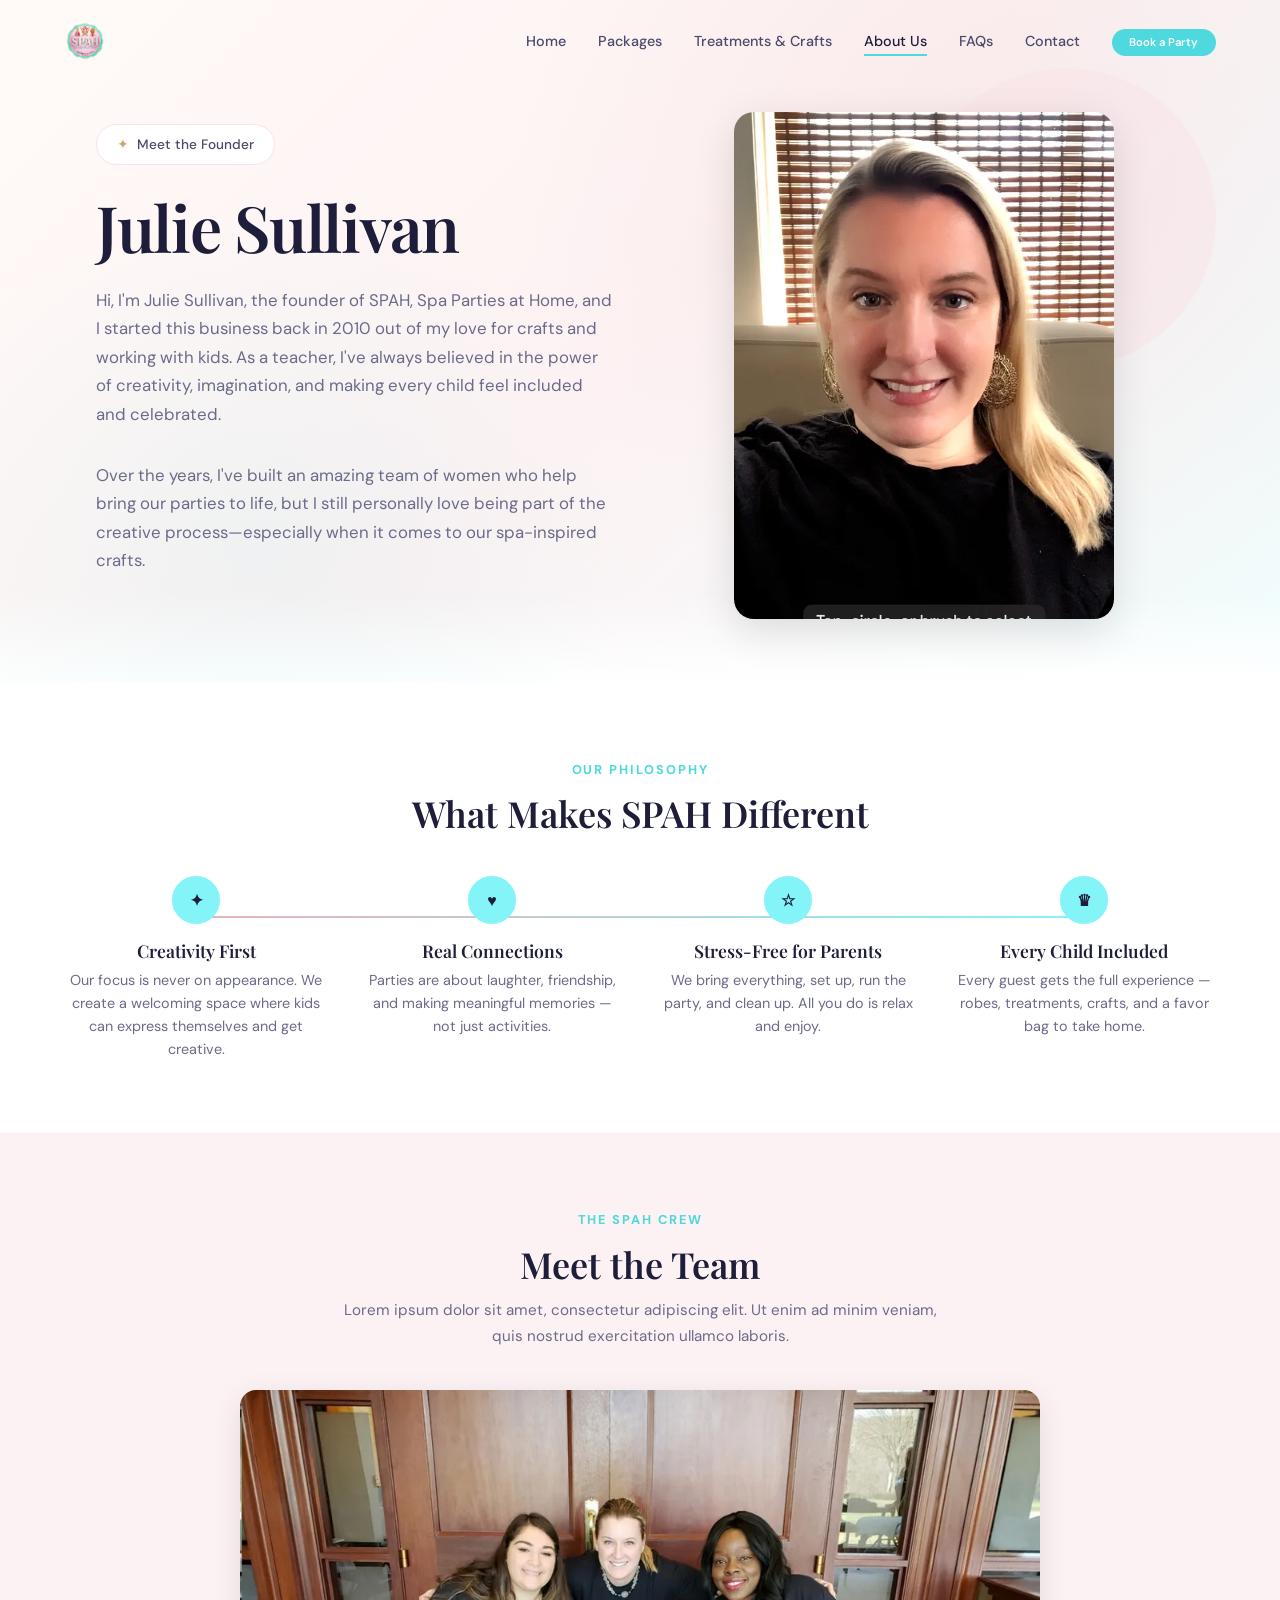
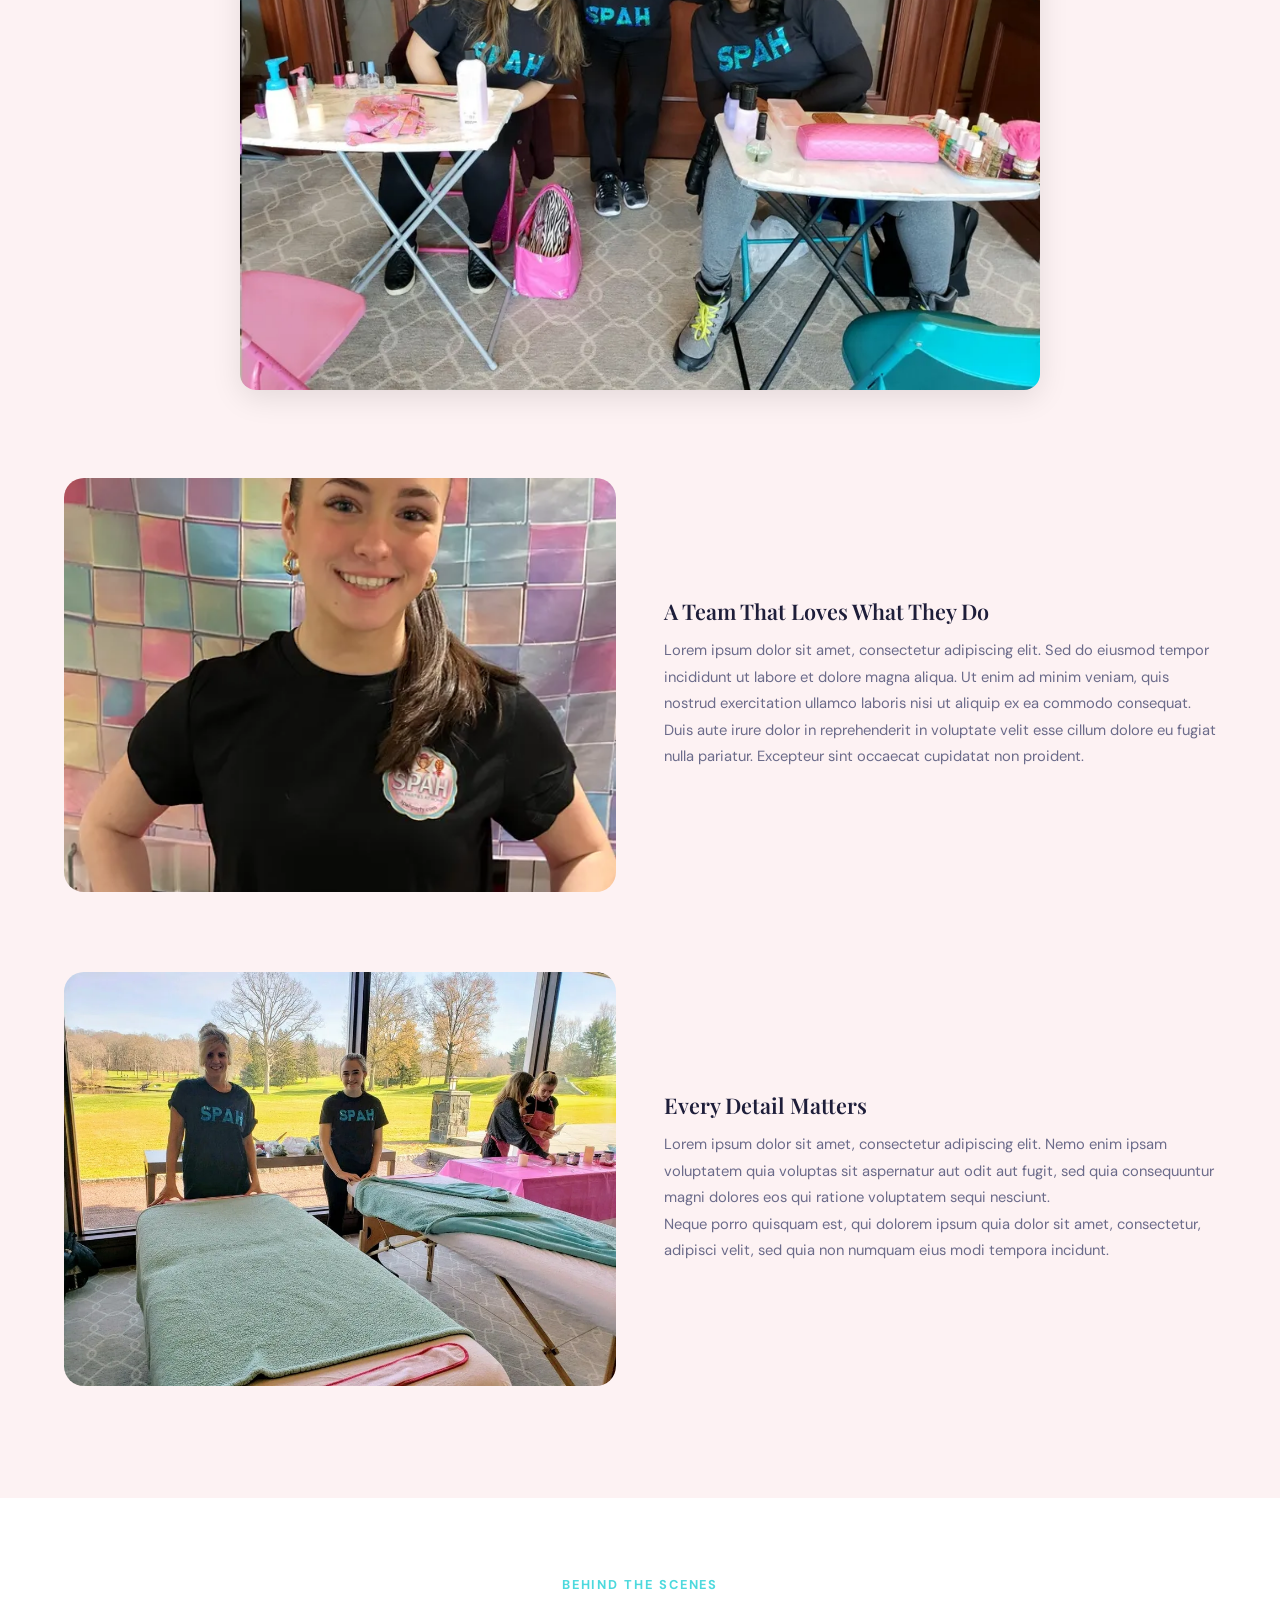
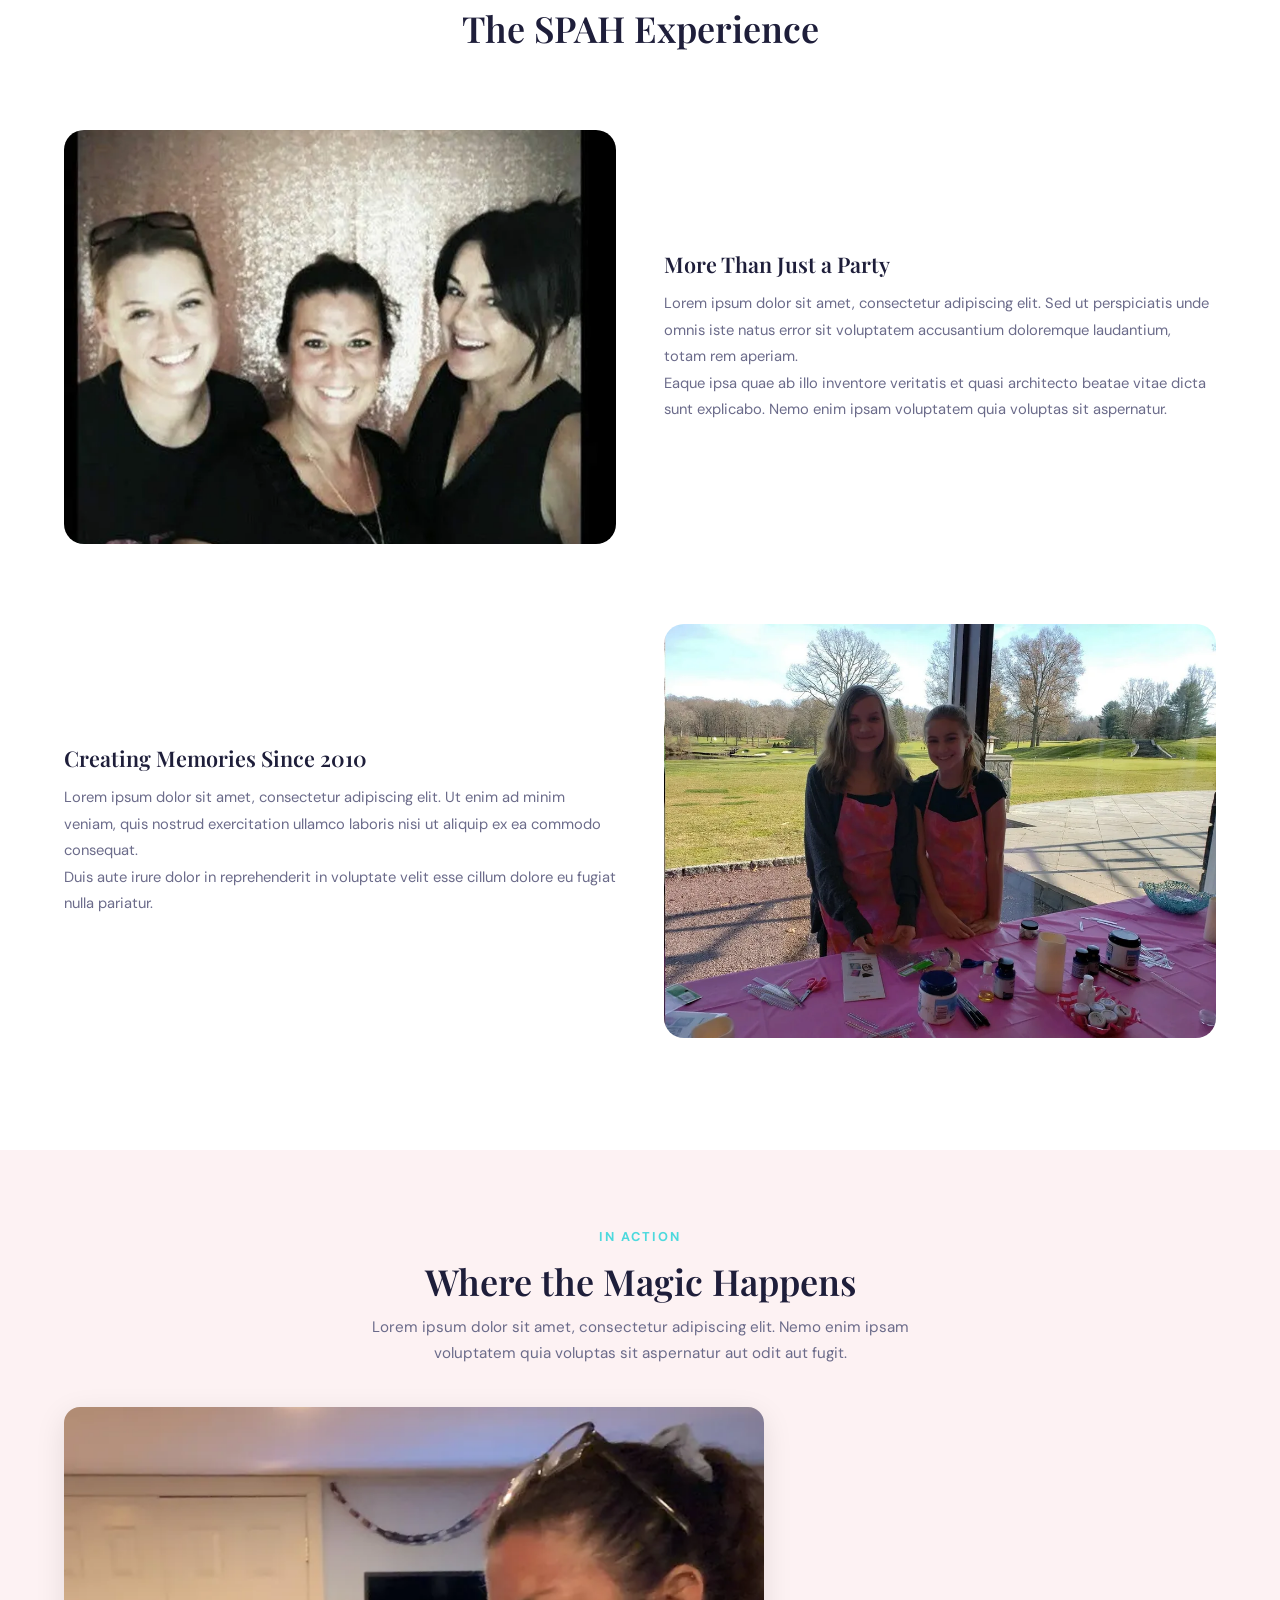
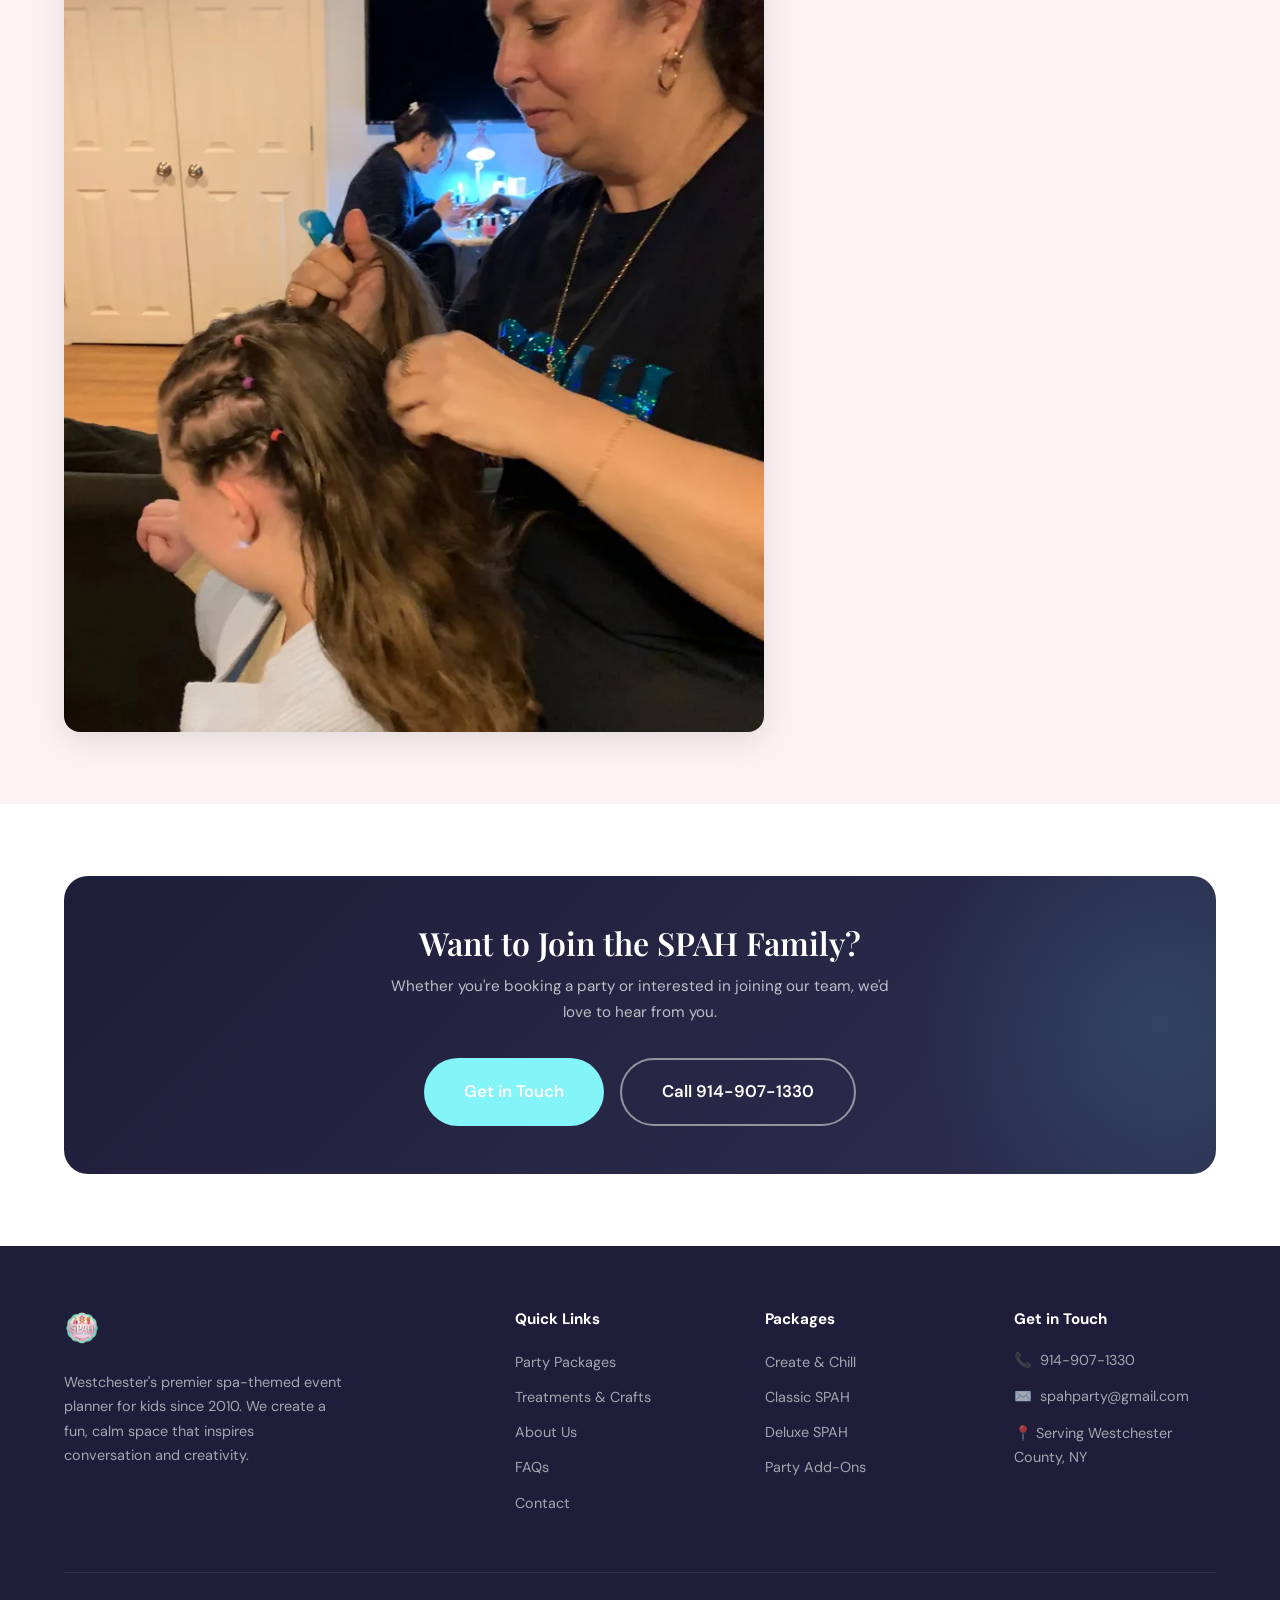
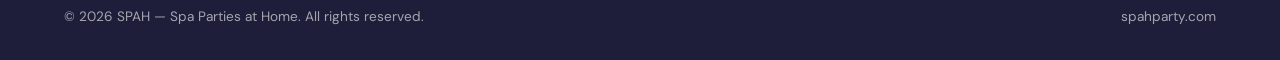
==== commit 8ded3c12: "Restructure About Us mobile: About Us → Meet the Founder → name → photo → bio - Add mobile-only Abou" ====
--- a/about.html
+++ b/about.html
@@ -44,15 +44,19 @@
     <!-- Hero — Founder Intro (homepage-style with gradient + floats) -->
     <section class="hero" style="min-height: auto; padding-top: 7rem; padding-bottom: 4rem;">
       <div class="container">
-        <div style="display: grid; grid-template-columns: 1fr 1fr; gap: 3rem; align-items: center;">
+        <div class="about-hero-grid">
           <div class="hero-content" style="max-width: 100%;">
+            <h2 class="about-mobile-title">About Us</h2>
             <div class="hero-badge">Meet the Founder</div>
             <h1>Julie Sullivan</h1>
+            <div class="about-hero-photo about-photo-mobile">
+              <img src="images/julie-headshot.webp" alt="Julie Sullivan, founder of SPAH - Spa Parties at Home">
+            </div>
             <p>Hi, I'm Julie Sullivan, the founder of SPAH, Spa Parties at Home, and I started this business back in 2010 out of my love for crafts and working with kids. As a teacher, I've always believed in the power of creativity, imagination, and making every child feel included and celebrated.</p>
             <p style="font-size: 1.05rem; color: var(--text-light); max-width: 520px; line-height: 1.7;">Over the years, I've built an amazing team of women who help bring our parties to life, but I still personally love being part of the creative process—especially when it comes to our spa-inspired crafts.</p>
           </div>
-          <div style="position: relative; z-index: 1;">
-            <img src="images/julie-headshot.webp" alt="Julie Sullivan, founder of SPAH - Spa Parties at Home" style="width: 100%; border-radius: 1.25rem; box-shadow: 0 12px 40px rgba(0,0,0,0.12); object-fit: cover; aspect-ratio: 3/4; object-position: center 20%;">
+          <div class="about-hero-photo about-photo-desktop">
+            <img src="images/julie-headshot.webp" alt="Julie Sullivan, founder of SPAH - Spa Parties at Home">
           </div>
         </div>
       </div>
--- a/css/style.css
+++ b/css/style.css
@@ -381,15 +381,6 @@
     align-items: flex-start;
   }
 
-  .hero [style*="grid-template-columns"] {
-    grid-template-columns: 1fr !important;
-    text-align: center;
-  }
-
-  .hero [style*="grid-template-columns"] .hero-content p {
-    margin-left: auto;
-    margin-right: auto;
-  }
 }
 
 @media (max-width: 480px) {
@@ -532,6 +523,44 @@
   overflow: hidden;
 }
 
+.page-hero::before {
+  content: '';
+  position: absolute;
+  top: -50%;
+  right: -20%;
+  width: 80%;
+  height: 150%;
+  background: radial-gradient(ellipse, rgba(232, 180, 184, 0.15) 0%, transparent 70%);
+  pointer-events: none;
+}
+
+.page-hero::after {
+  content: '';
+  position: absolute;
+  bottom: -30%;
+  left: -10%;
+  width: 60%;
+  height: 100%;
+  background: radial-gradient(ellipse, rgba(77, 217, 221, 0.08) 0%, transparent 70%);
+  pointer-events: none;
+}
+
+.page-hero .container {
+  position: relative;
+  z-index: 1;
+}
+
+.page-hero .hero-fade {
+  position: absolute;
+  bottom: 0;
+  left: 0;
+  width: 100%;
+  height: 90px;
+  background: linear-gradient(to bottom, transparent 0%, var(--white) 100%);
+  pointer-events: none;
+  z-index: 0;
+}
+
 .page-hero h1 {
   font-size: clamp(1.85rem, 4vw, 2.75rem);
   margin-bottom: 0.75rem;
@@ -542,6 +571,67 @@
   color: var(--text-light);
   max-width: 600px;
   margin: 0 auto;
+}
+
+/* About Us hero grid */
+.about-hero-grid {
+  display: grid;
+  grid-template-columns: 1fr 1fr;
+  gap: 3rem;
+  align-items: center;
+}
+
+.about-mobile-title {
+  display: none;
+}
+
+.about-photo-mobile {
+  display: none;
+}
+
+.about-hero-photo {
+  position: relative;
+  z-index: 1;
+  max-width: 380px;
+  justify-self: center;
+}
+
+.about-hero-photo img {
+  width: 100%;
+  border-radius: 1.25rem;
+  box-shadow: 0 12px 40px rgba(0,0,0,0.12);
+  object-fit: cover;
+  aspect-ratio: 3/4;
+  object-position: center 20%;
+}
+
+@media (max-width: 768px) {
+  .about-hero-grid {
+    grid-template-columns: 1fr;
+    text-align: center;
+    gap: 0;
+  }
+
+  .about-mobile-title {
+    display: block;
+    font-size: clamp(1.85rem, 4vw, 2.75rem);
+    margin-bottom: 1rem;
+  }
+
+  .about-photo-mobile {
+    display: block;
+    max-width: 260px;
+    margin: 1.5rem auto;
+  }
+
+  .about-photo-desktop {
+    display: none;
+  }
+
+  .about-hero-grid .hero-content p {
+    margin-left: auto;
+    margin-right: auto;
+  }
 }
 
 /* --- Section Headers --- */
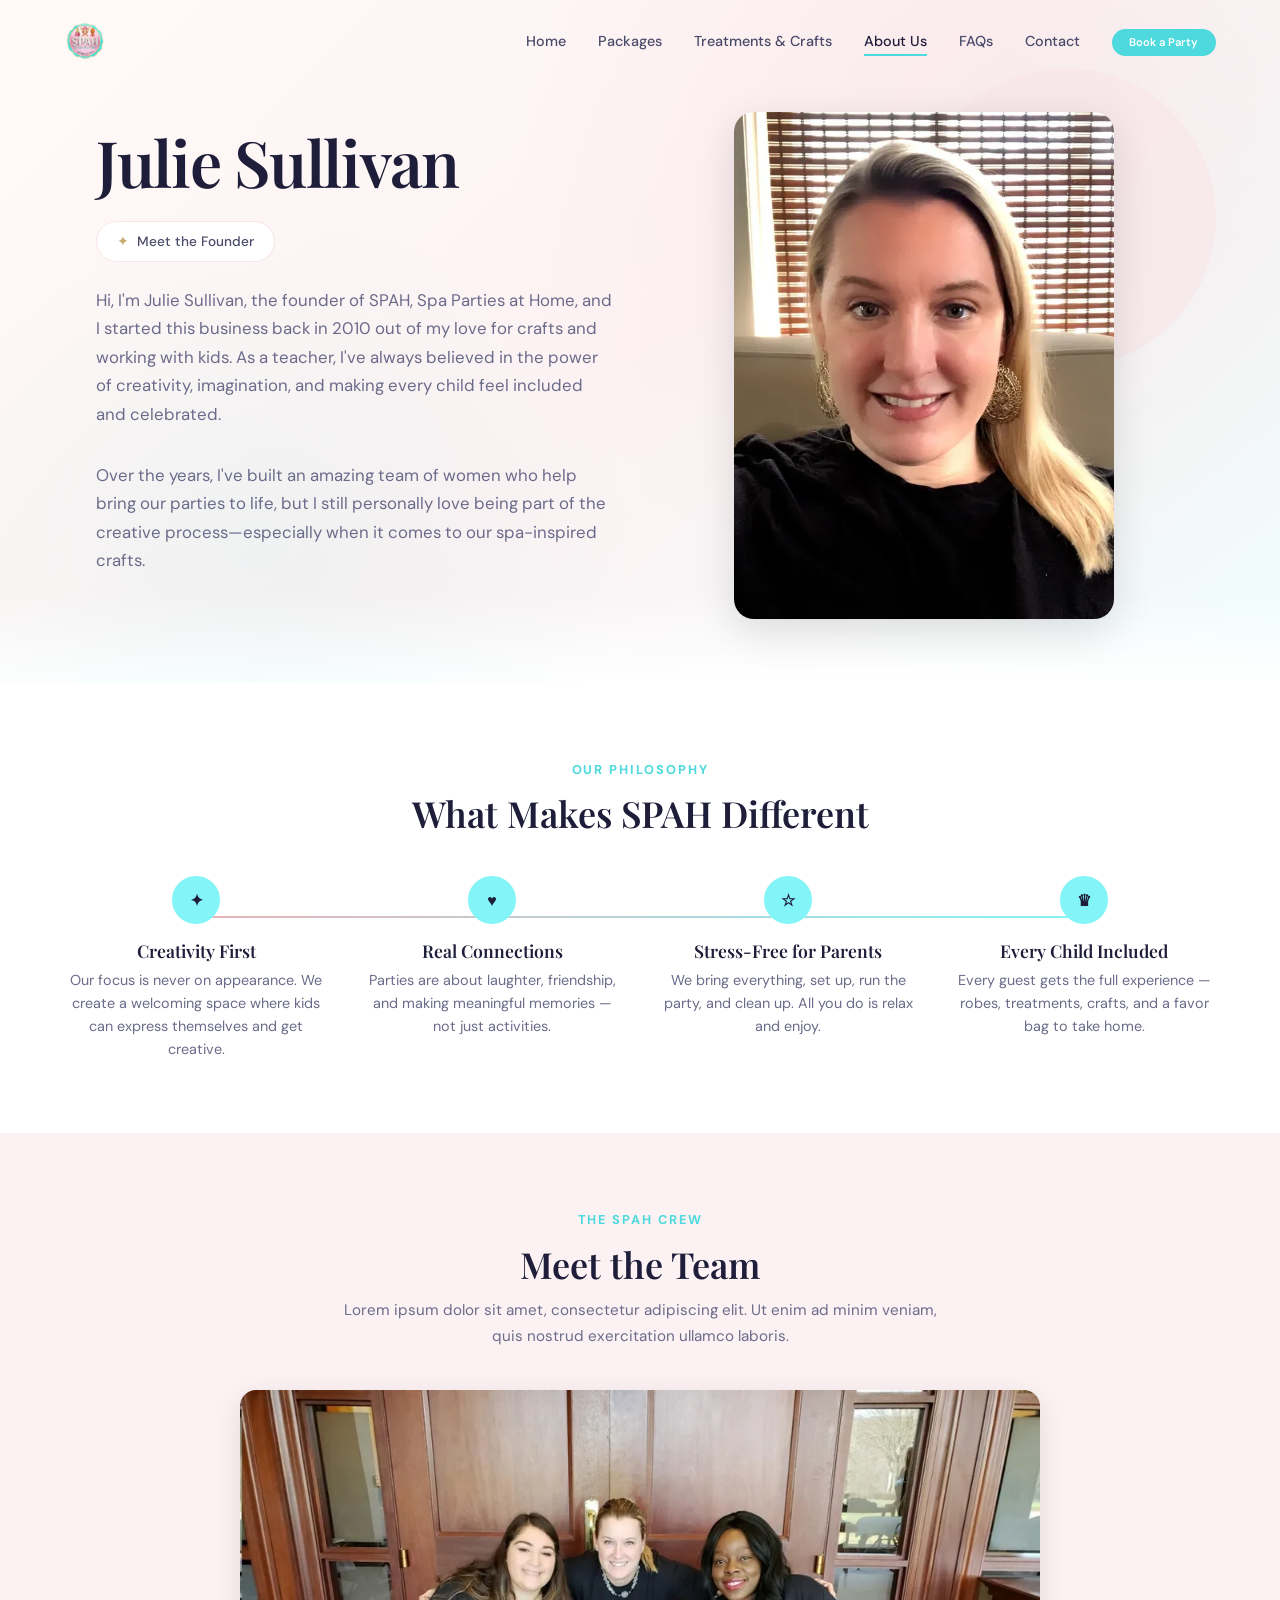
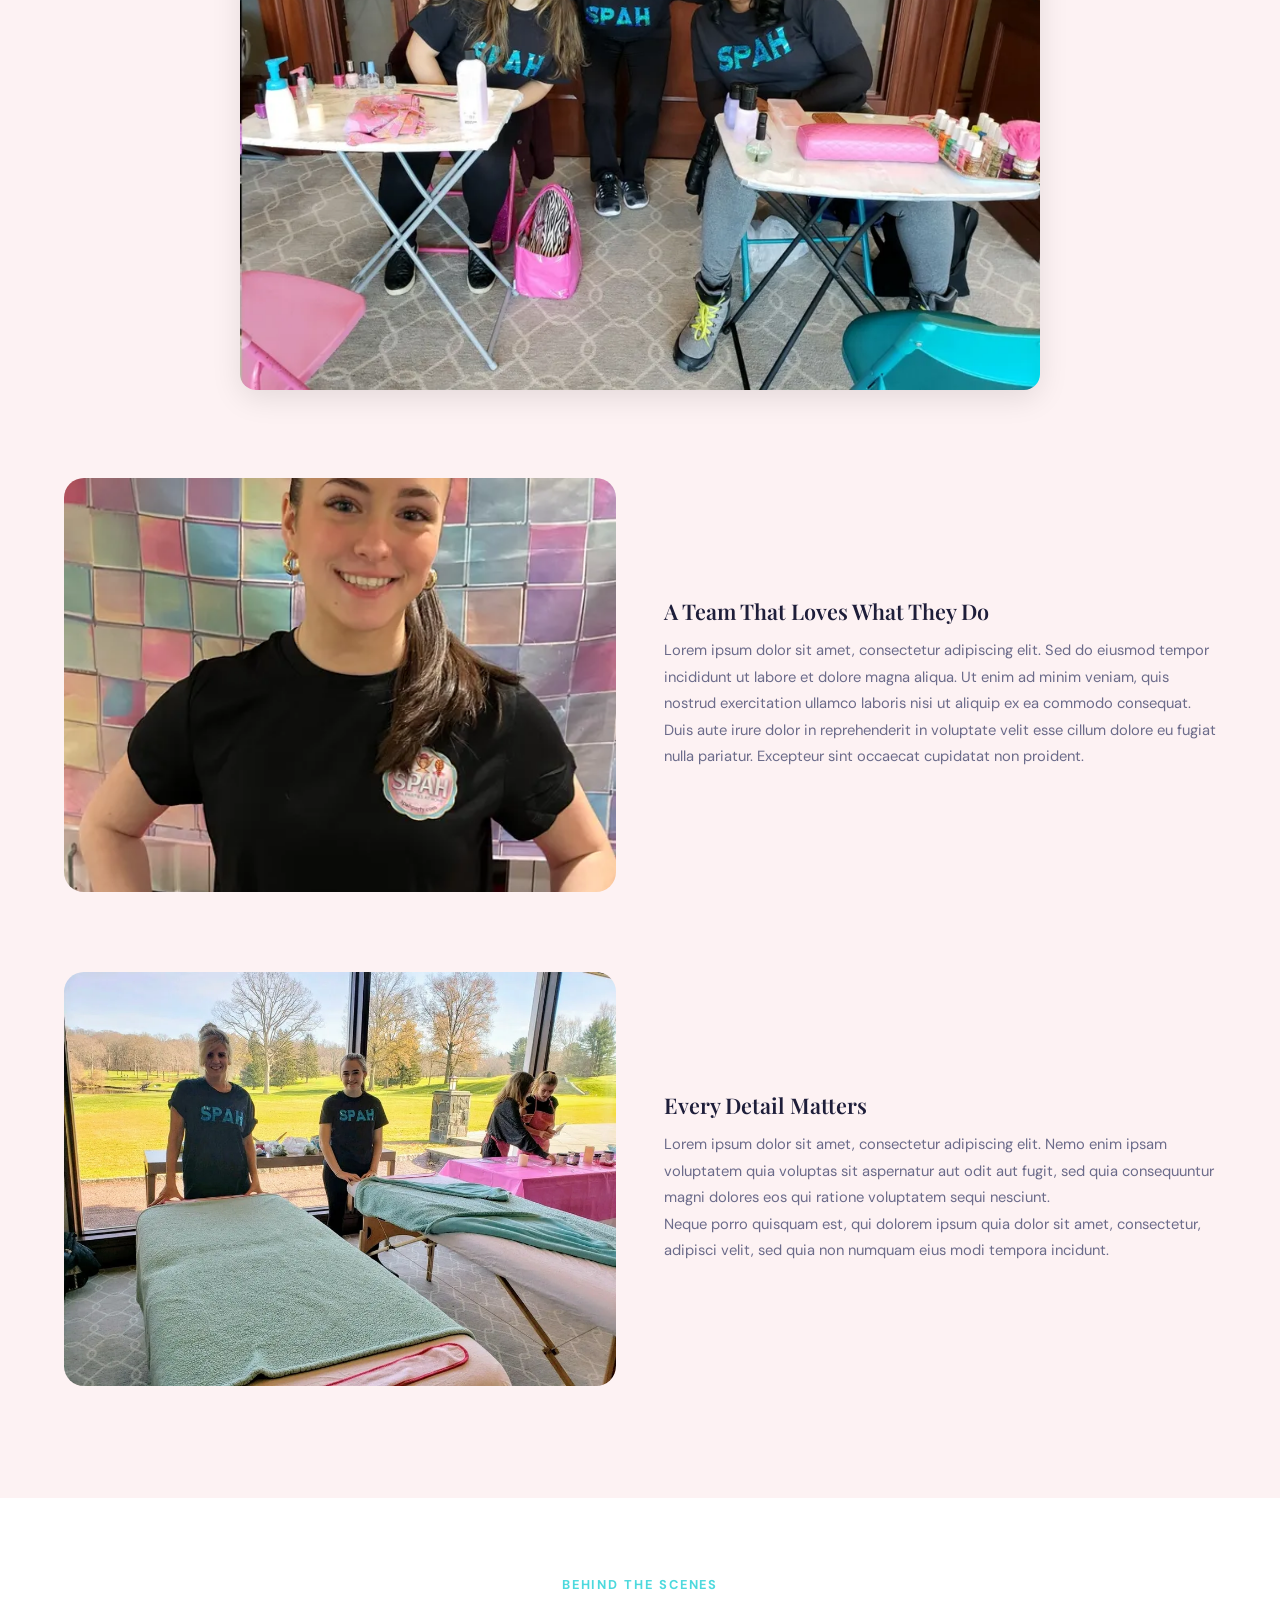
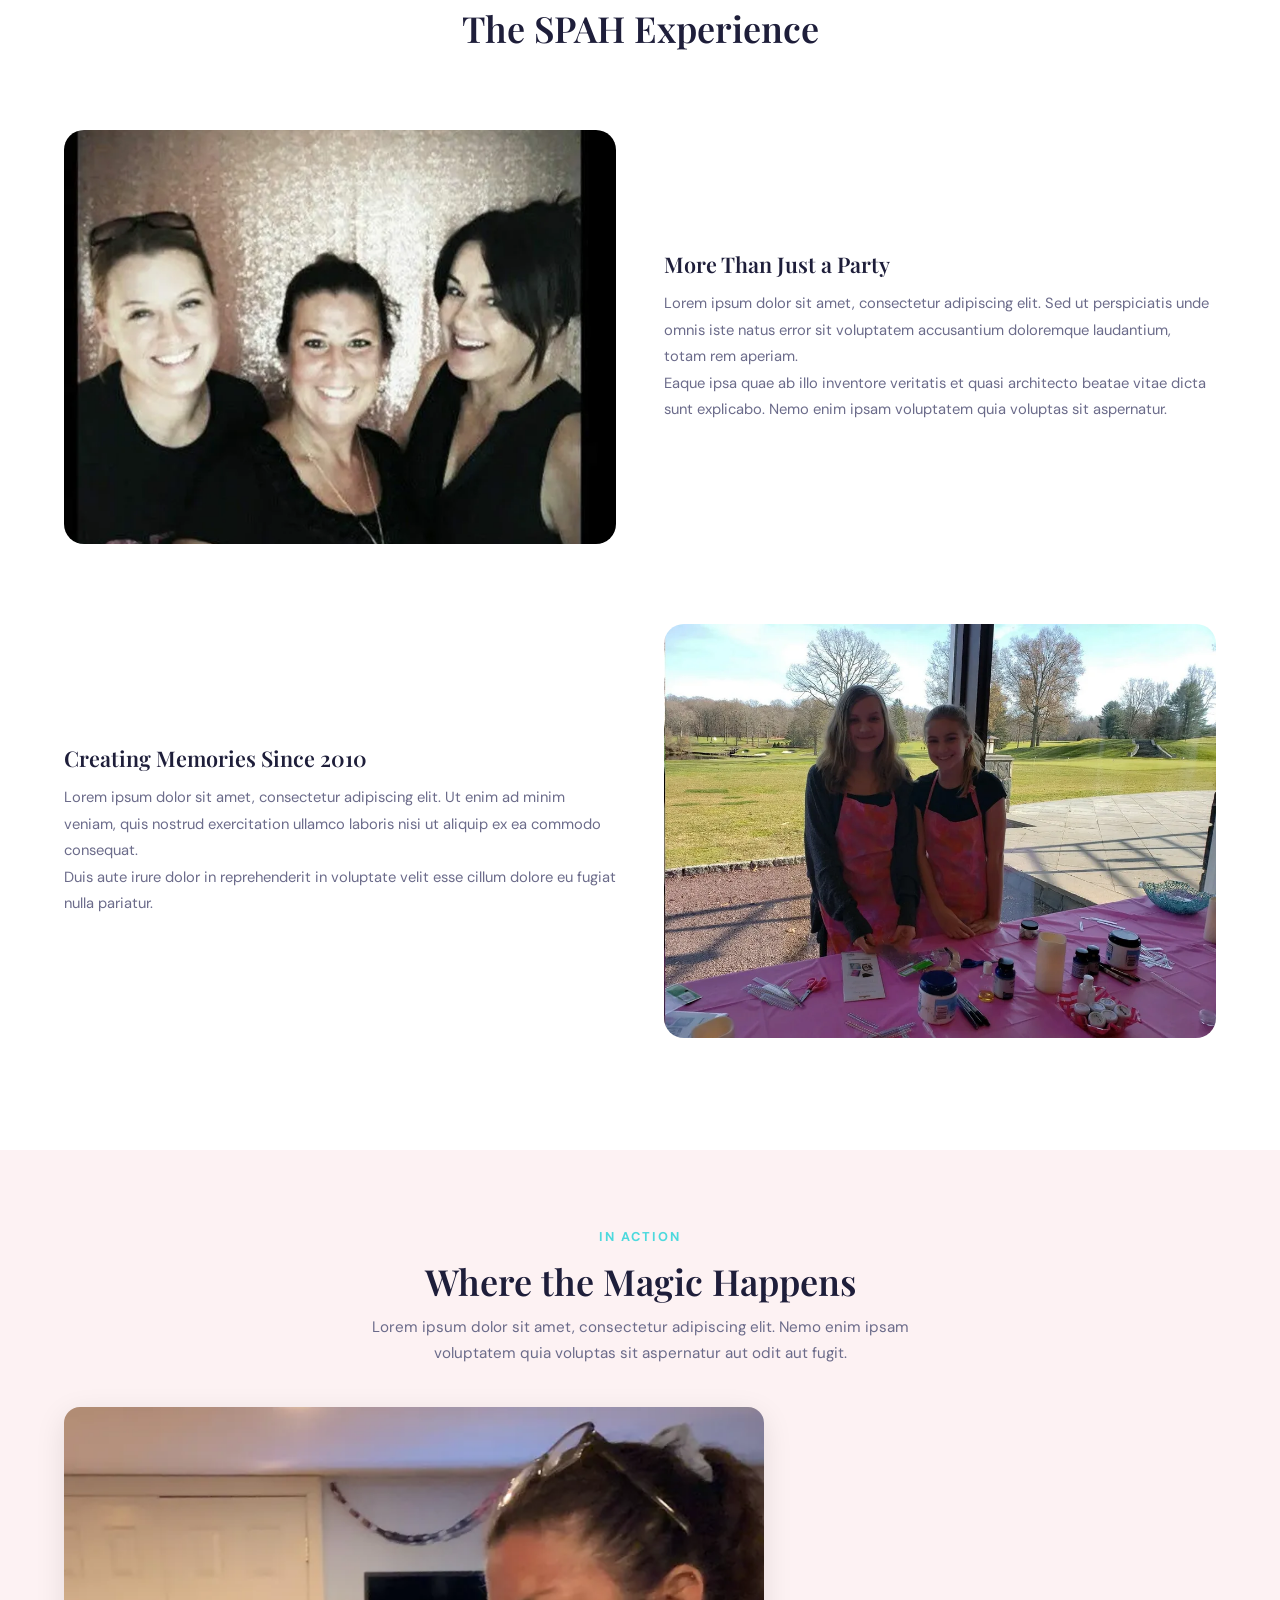
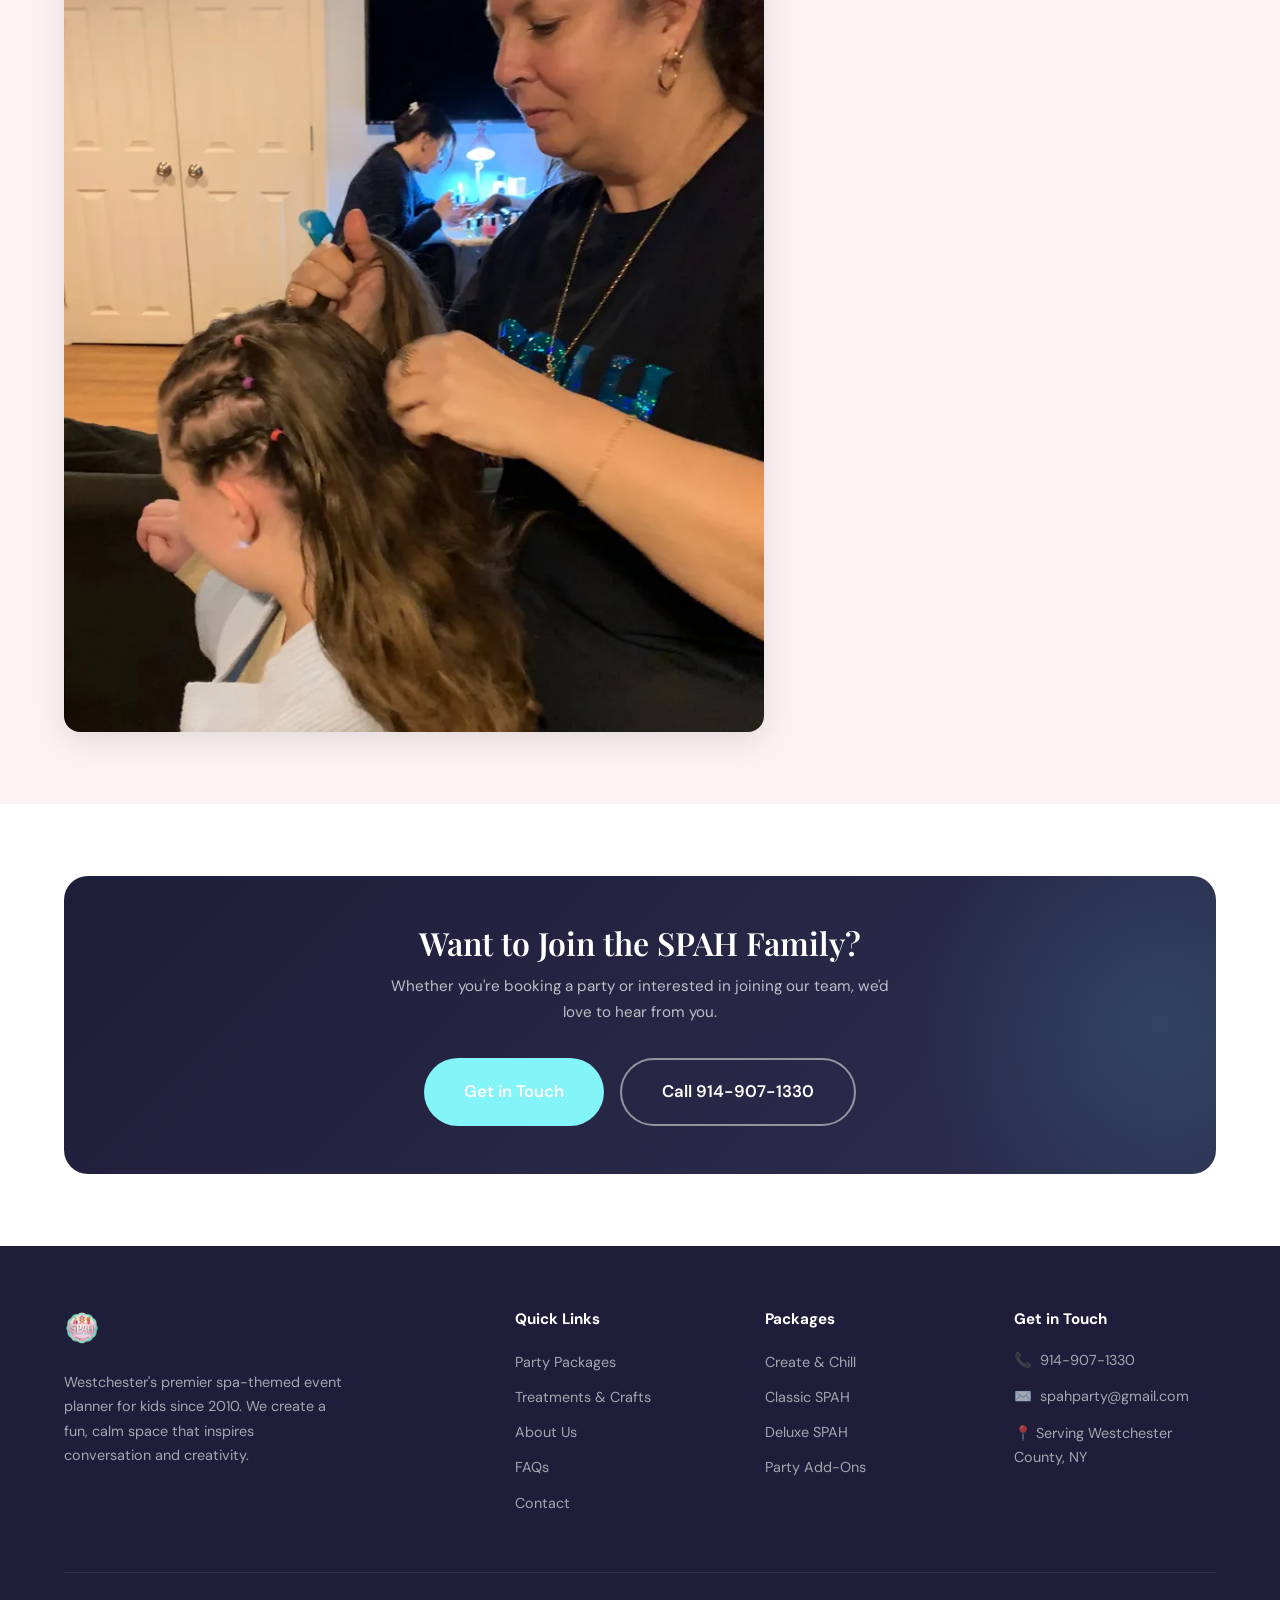
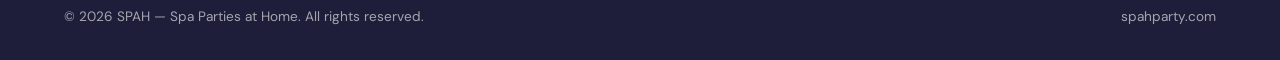
==== commit b475dd7f: "Reorder About hero: Julie Sullivan on top, Meet the Founder below, remove About Us title Co-Authored" ====
--- a/about.html
+++ b/about.html
@@ -46,9 +46,8 @@
       <div class="container">
         <div class="about-hero-grid">
           <div class="hero-content" style="max-width: 100%;">
-            <h2 class="about-mobile-title">About Us</h2>
+            <h1>Julie Sullivan</h1>
             <div class="hero-badge">Meet the Founder</div>
-            <h1>Julie Sullivan</h1>
             <div class="about-hero-photo about-photo-mobile">
               <img src="images/julie-headshot.webp" alt="Julie Sullivan, founder of SPAH - Spa Parties at Home">
             </div>
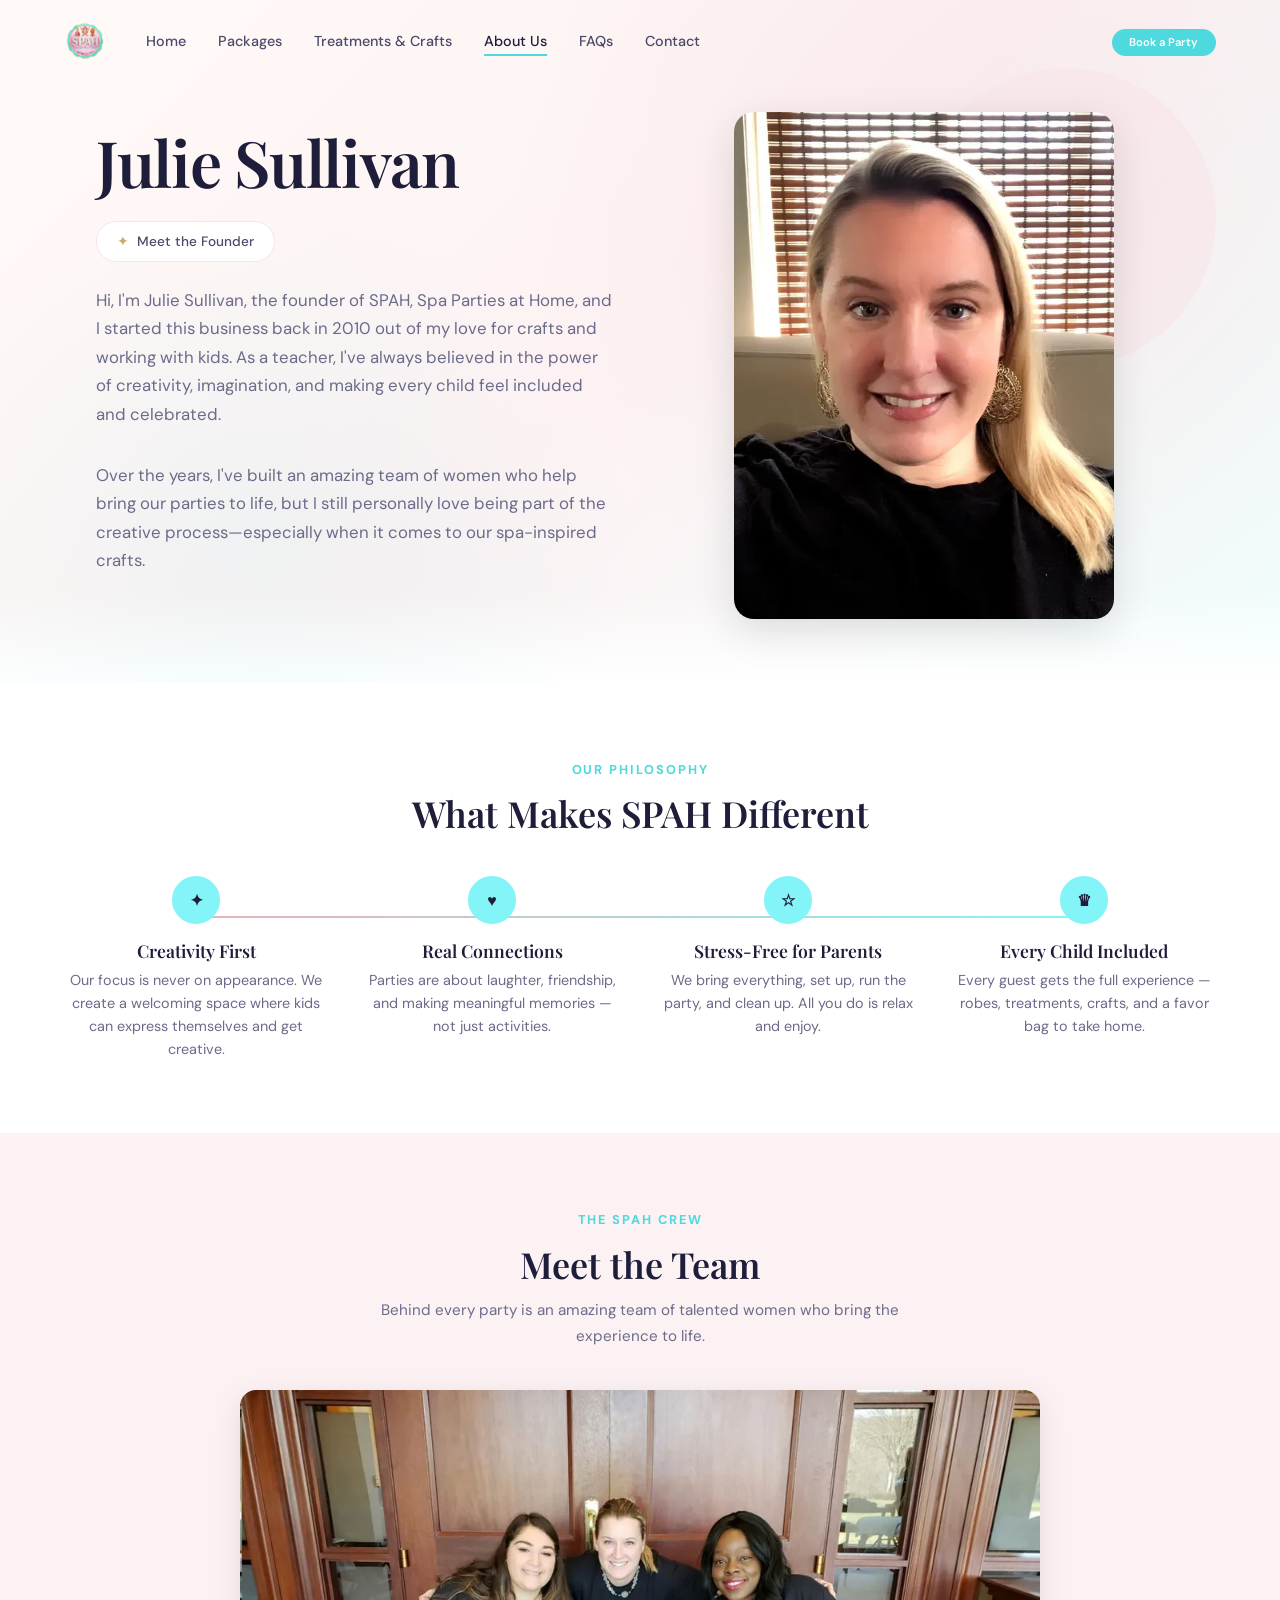
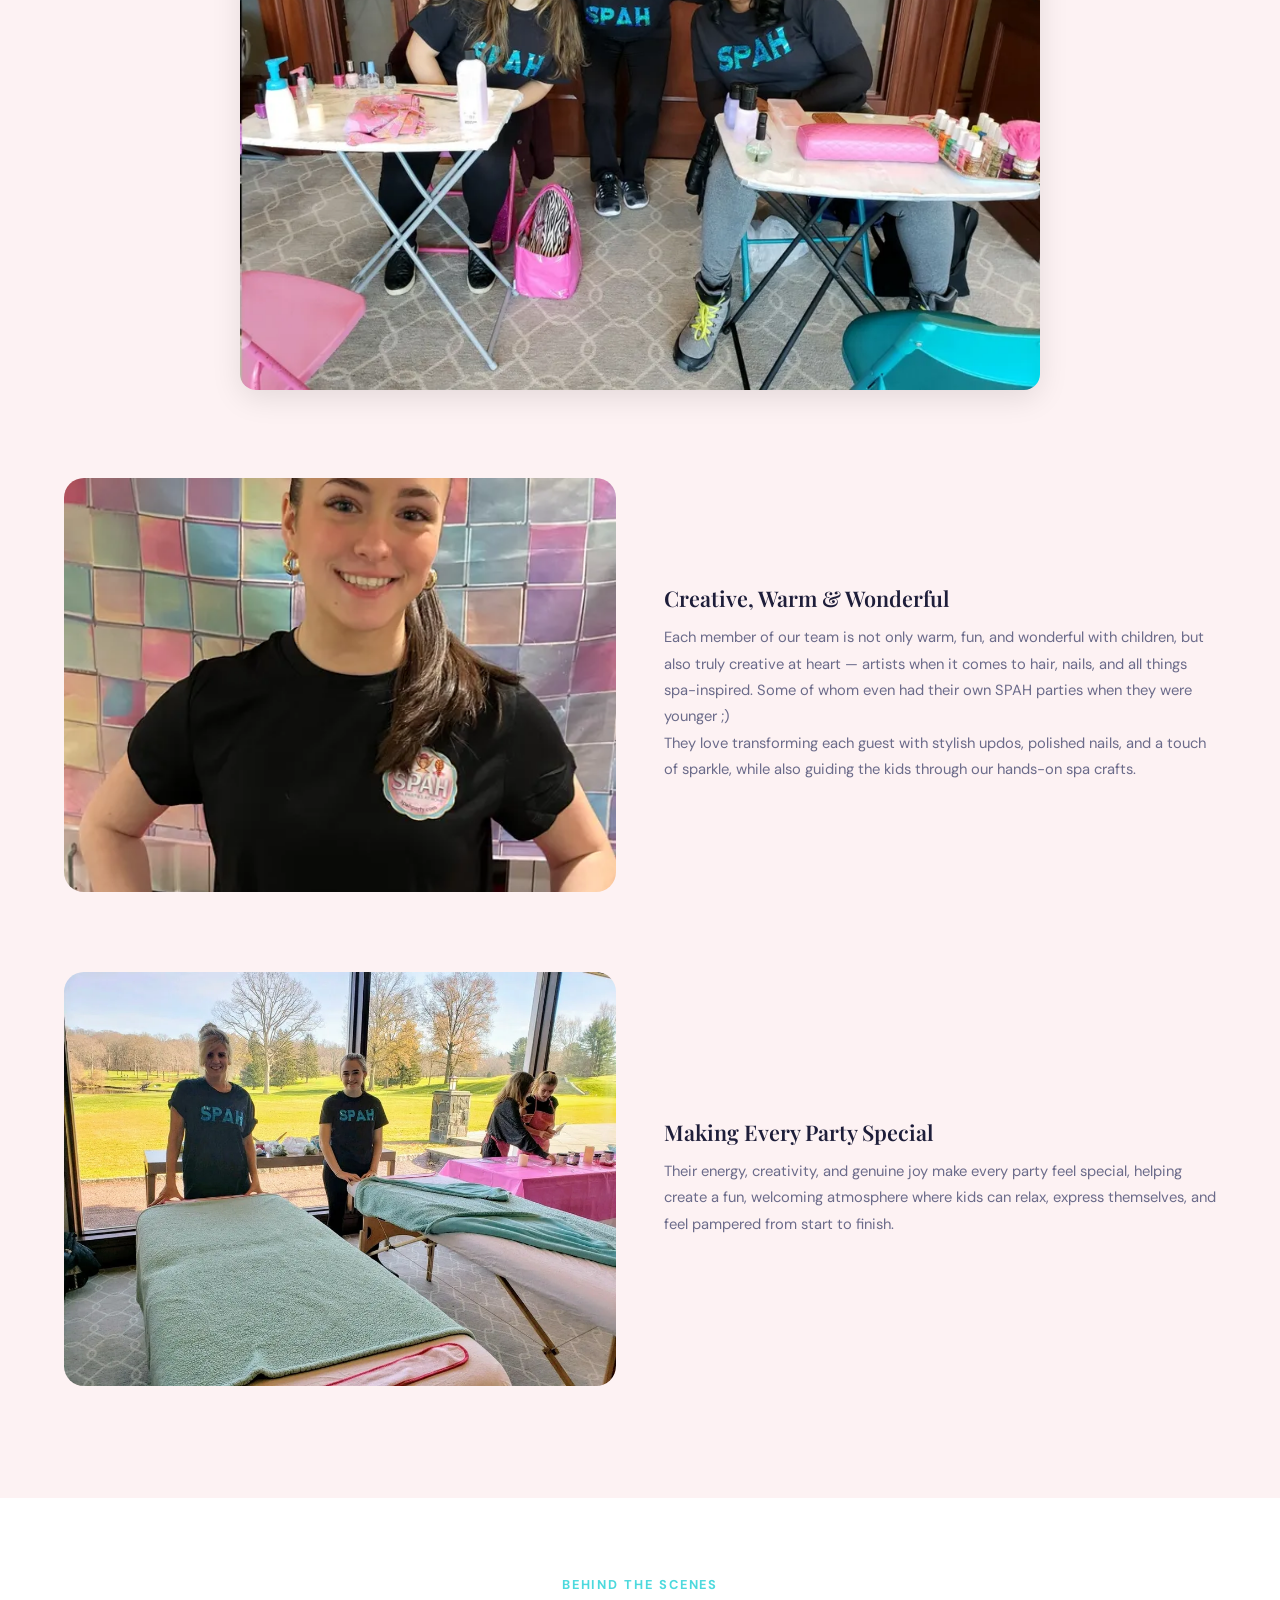
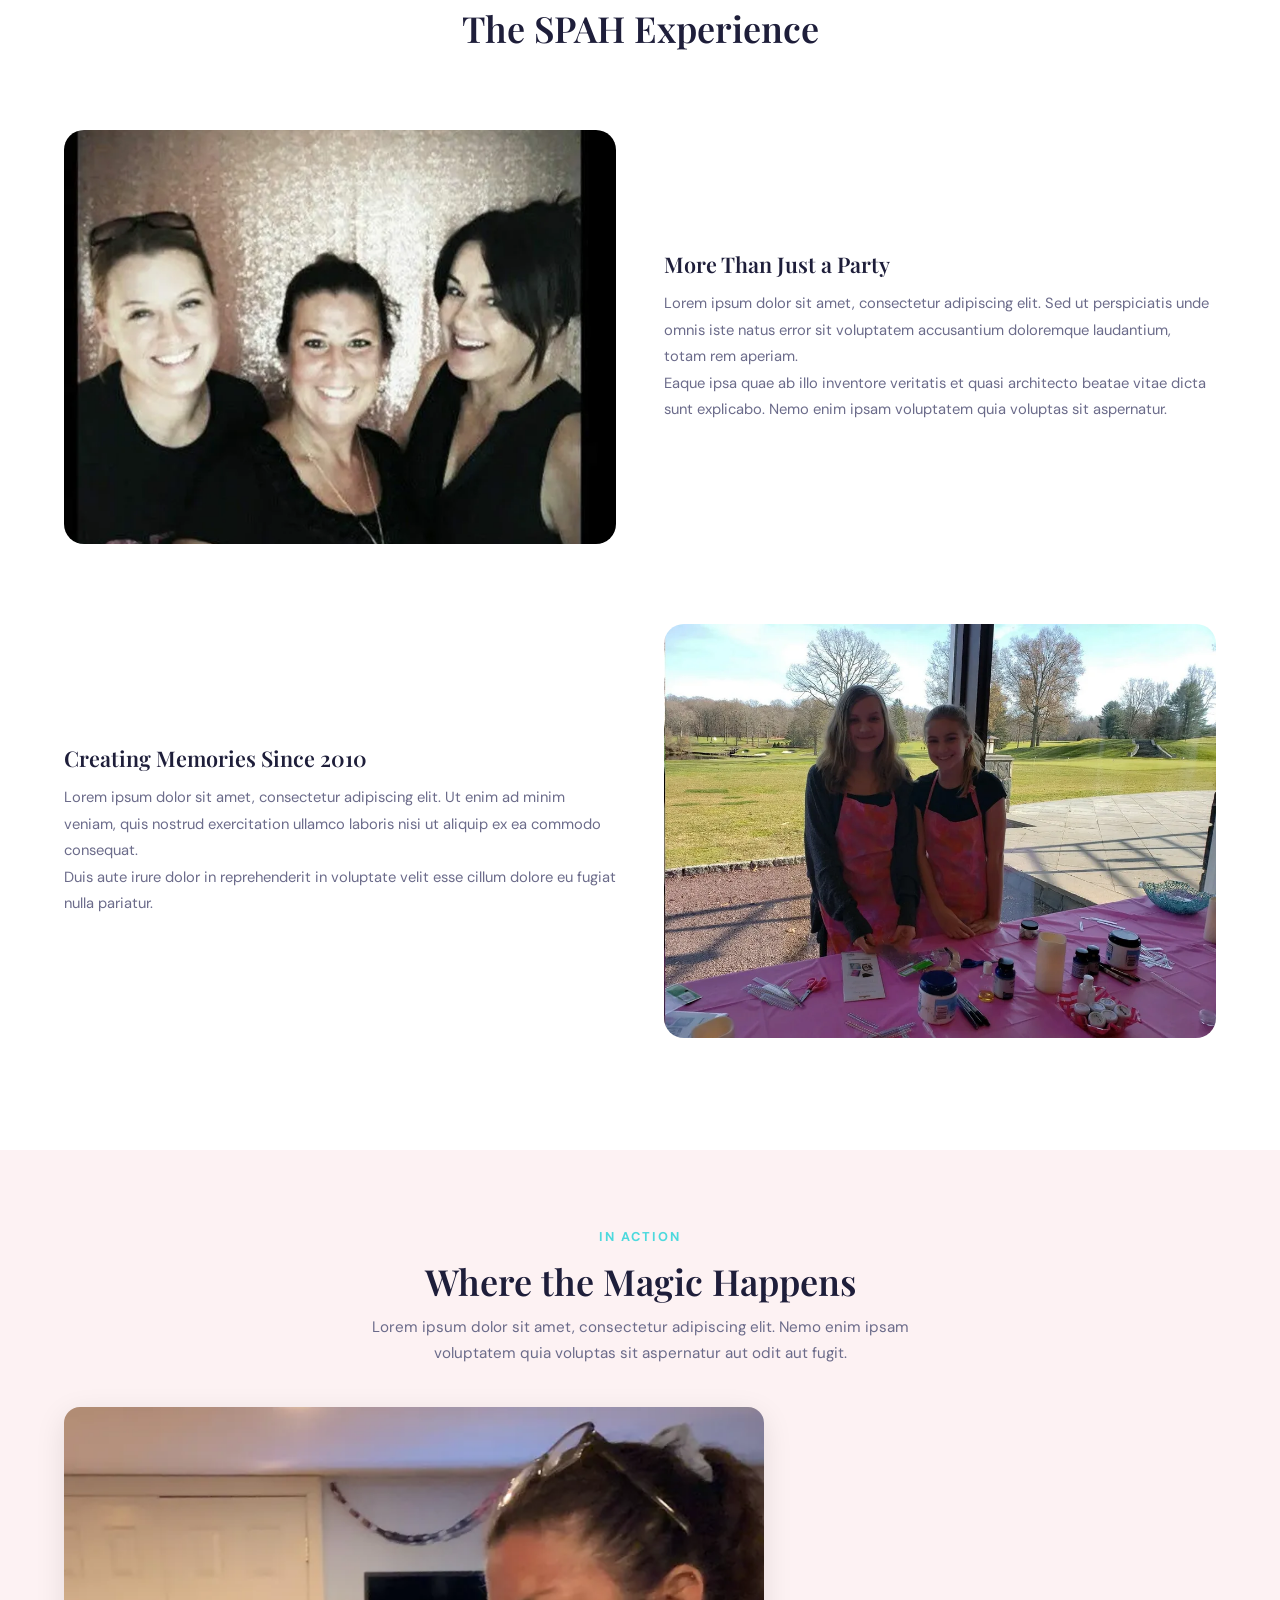
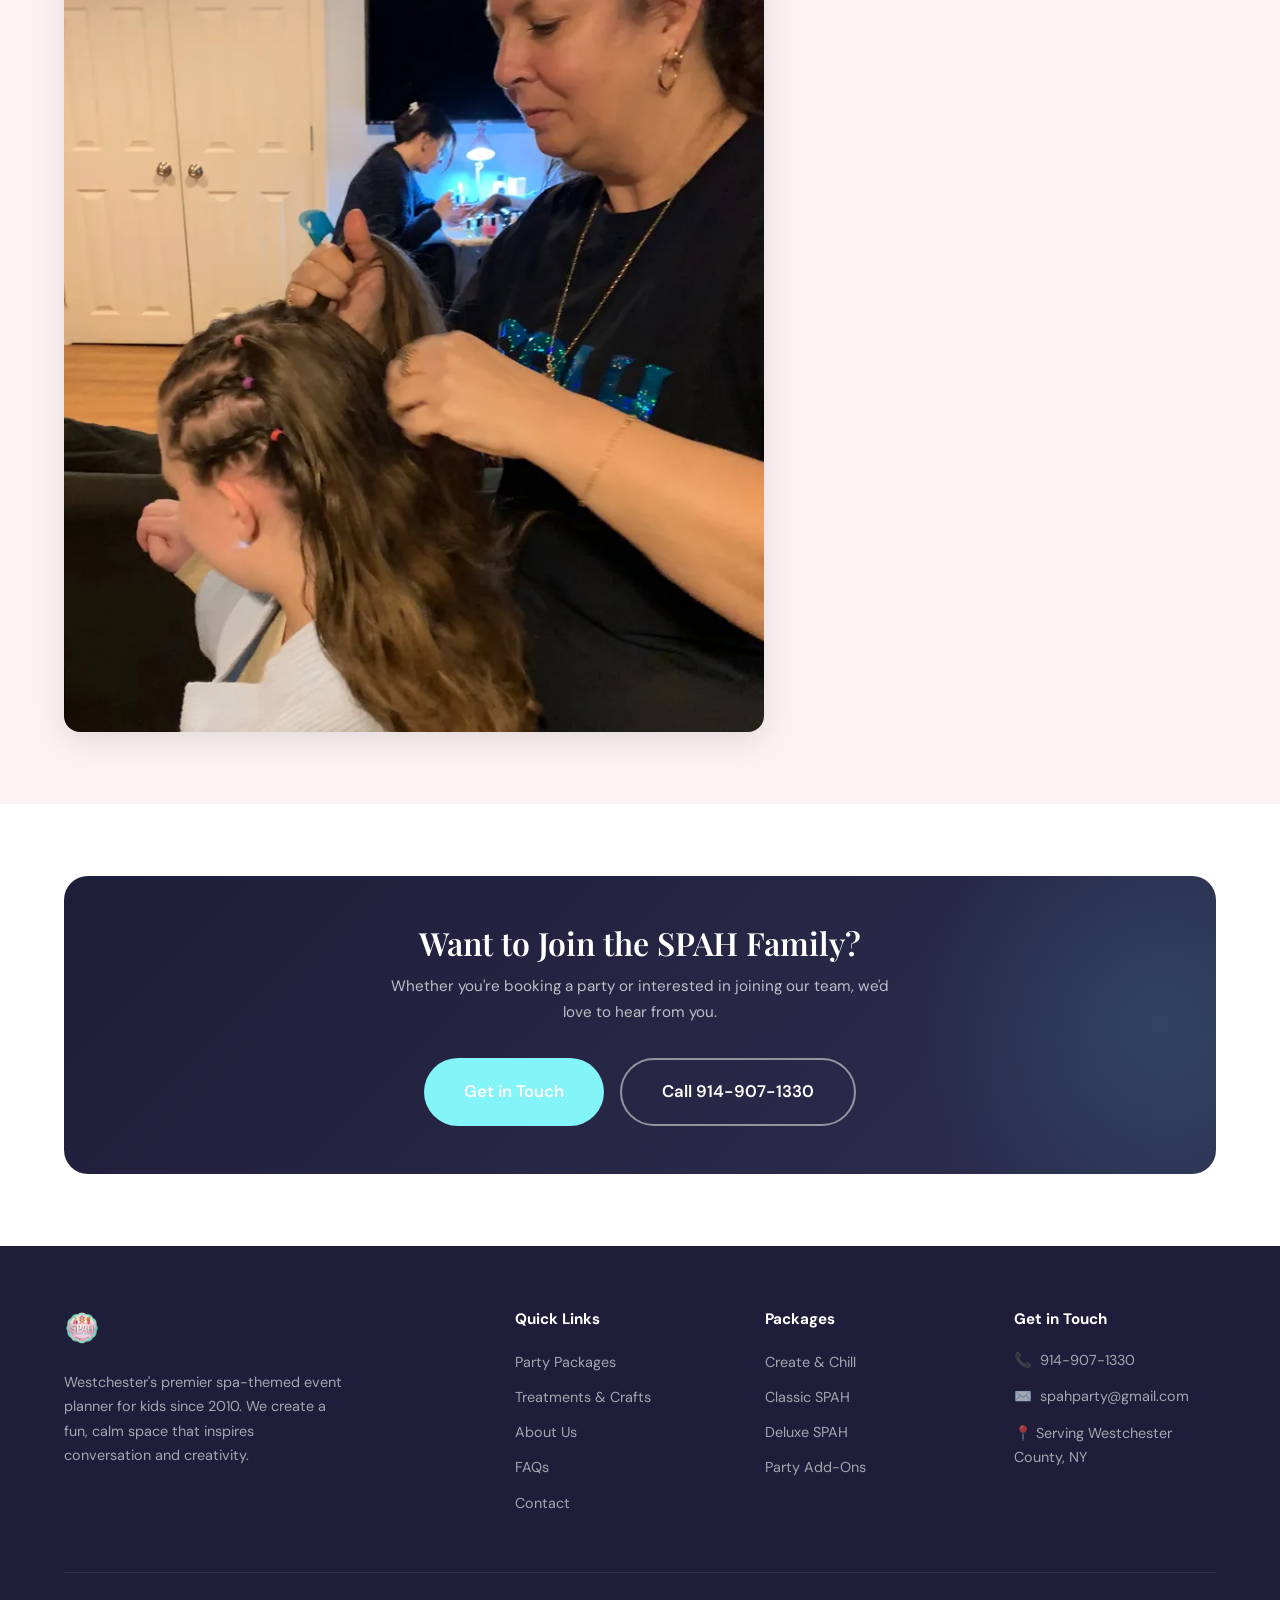
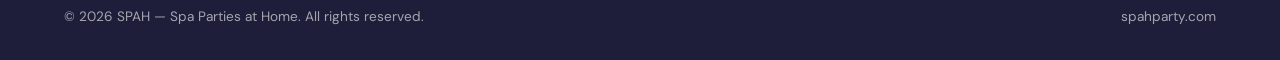
==== commit 45fc9fa9: "Replace team section Lorem Ipsum with Julie's real team copy Co-Authored-By: Claude Opus 4.6 <norepl" ====
--- a/about.html
+++ b/about.html
@@ -103,7 +103,7 @@
         <div class="section-header">
           <span class="section-label">THE SPAH CREW</span>
           <h2>Meet the Team</h2>
-          <p>Lorem ipsum dolor sit amet, consectetur adipiscing elit. Ut enim ad minim veniam, quis nostrud exercitation ullamco laboris.</p>
+          <p>Behind every party is an amazing team of talented women who bring the experience to life.</p>
         </div>
 
         <!-- Team group photo -->
@@ -114,17 +114,16 @@
         <div class="feature-row reveal">
           <div class="feature-image"><img src="images/team-member.webp" alt="SPAH team member" loading="lazy"></div>
           <div class="feature-content">
-            <h3>A Team That Loves What They Do</h3>
-            <p>Lorem ipsum dolor sit amet, consectetur adipiscing elit. Sed do eiusmod tempor incididunt ut labore et dolore magna aliqua. Ut enim ad minim veniam, quis nostrud exercitation ullamco laboris nisi ut aliquip ex ea commodo consequat.</p>
-            <p>Duis aute irure dolor in reprehenderit in voluptate velit esse cillum dolore eu fugiat nulla pariatur. Excepteur sint occaecat cupidatat non proident.</p>
-          </div>
-        </div>
-
-        <div class="feature-row reveal">
-          <div class="feature-content">
-            <h3>Every Detail Matters</h3>
-            <p>Lorem ipsum dolor sit amet, consectetur adipiscing elit. Nemo enim ipsam voluptatem quia voluptas sit aspernatur aut odit aut fugit, sed quia consequuntur magni dolores eos qui ratione voluptatem sequi nesciunt.</p>
-            <p>Neque porro quisquam est, qui dolorem ipsum quia dolor sit amet, consectetur, adipisci velit, sed quia non numquam eius modi tempora incidunt.</p>
+            <h3>Creative, Warm & Wonderful</h3>
+            <p>Each member of our team is not only warm, fun, and wonderful with children, but also truly creative at heart — artists when it comes to hair, nails, and all things spa-inspired. Some of whom even had their own SPAH parties when they were younger ;)</p>
+            <p>They love transforming each guest with stylish updos, polished nails, and a touch of sparkle, while also guiding the kids through our hands-on spa crafts.</p>
+          </div>
+        </div>
+
+        <div class="feature-row reveal">
+          <div class="feature-content">
+            <h3>Making Every Party Special</h3>
+            <p>Their energy, creativity, and genuine joy make every party feel special, helping create a fun, welcoming atmosphere where kids can relax, express themselves, and feel pampered from start to finish.</p>
           </div>
           <div class="feature-image"><img src="images/team-setup.webp" alt="SPAH team setting up spa stations" loading="lazy"></div>
         </div>
--- a/css/style.css
+++ b/css/style.css
@@ -119,7 +119,7 @@
 .navbar .container {
   display: flex;
   align-items: center;
-  justify-content: space-between;
+  gap: 2.5rem;
 }
 
 .nav-logo {
@@ -147,6 +147,7 @@
   align-items: center;
   gap: 2rem;
   list-style: none;
+  flex: 1;
 }
 
 .nav-links a {
@@ -177,6 +178,10 @@
 .nav-links a:hover::after,
 .nav-links a.active::after {
   width: 100%;
+}
+
+.nav-links li:last-child {
+  margin-left: auto;
 }
 
 .nav-links a.nav-cta {
@@ -235,6 +240,7 @@
 @media (max-width: 768px) {
   .hamburger {
     display: flex;
+    margin-left: auto;
   }
 
   .nav-links {
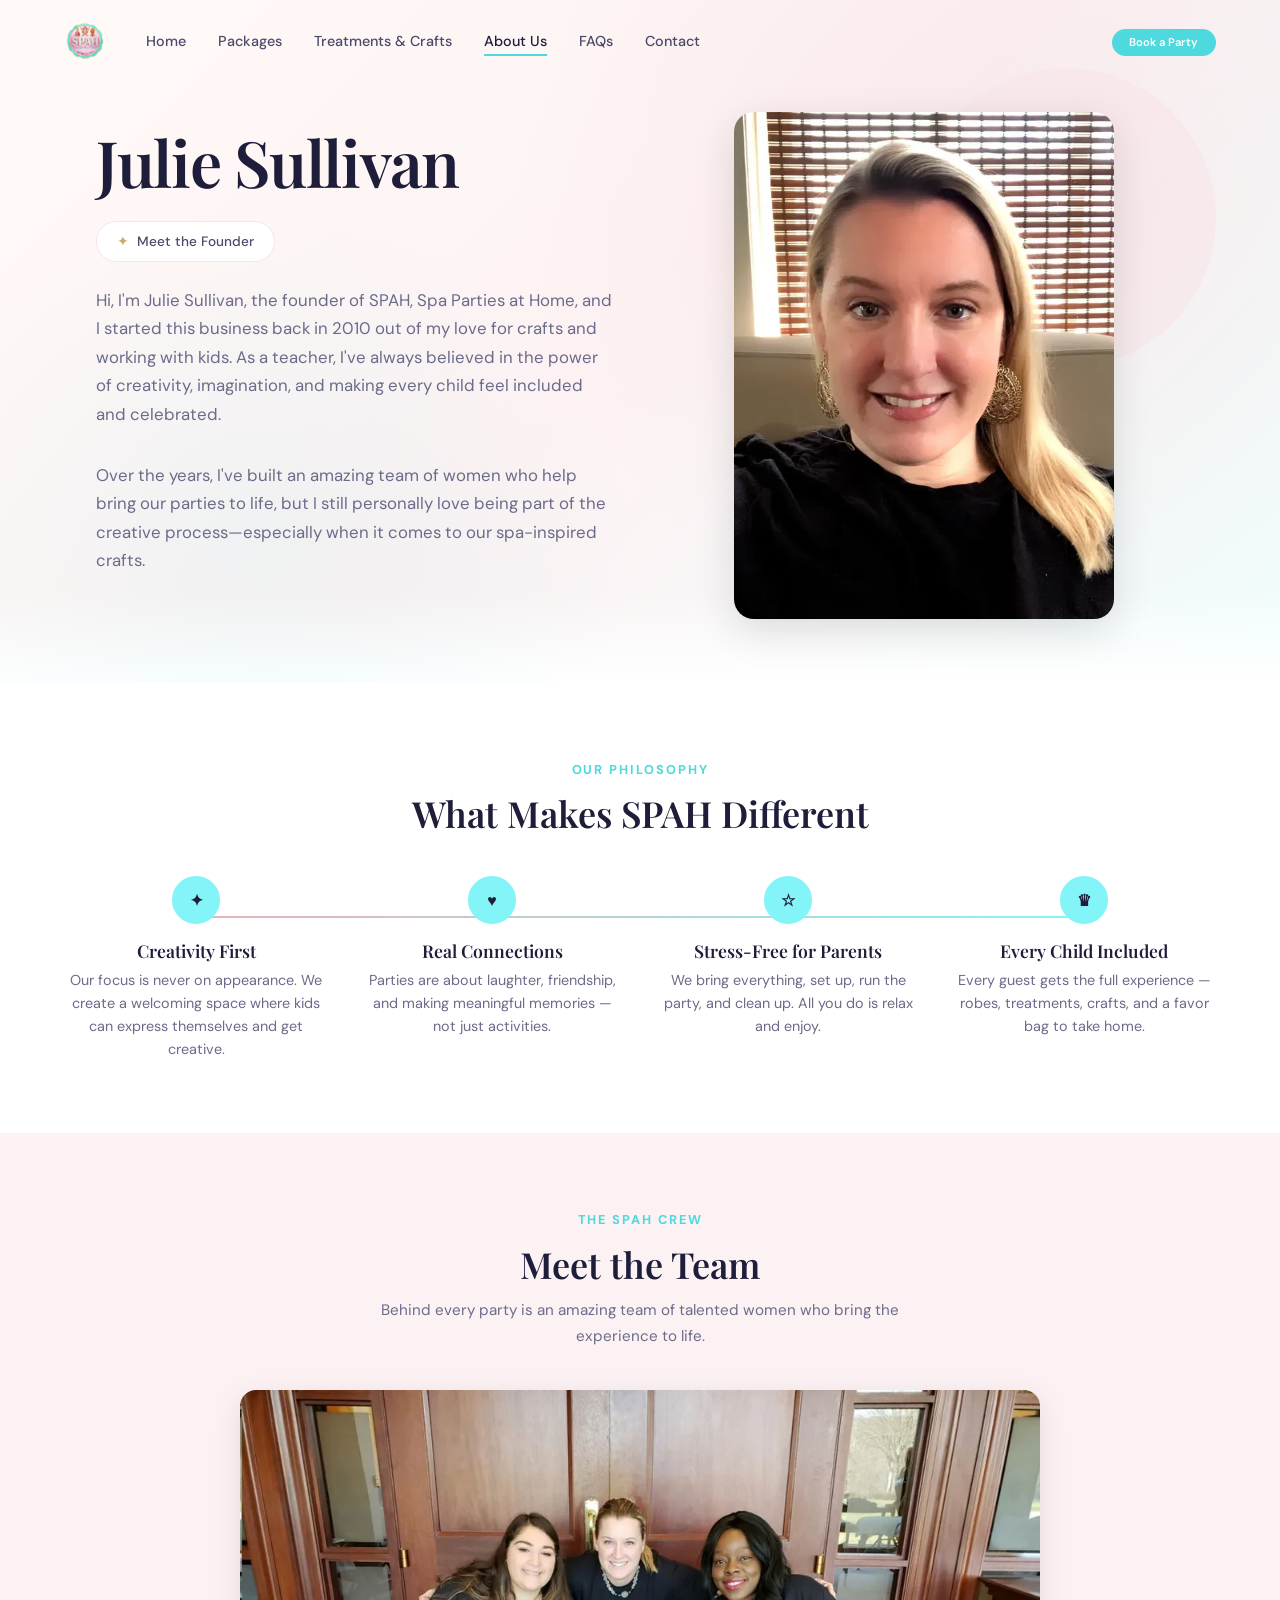
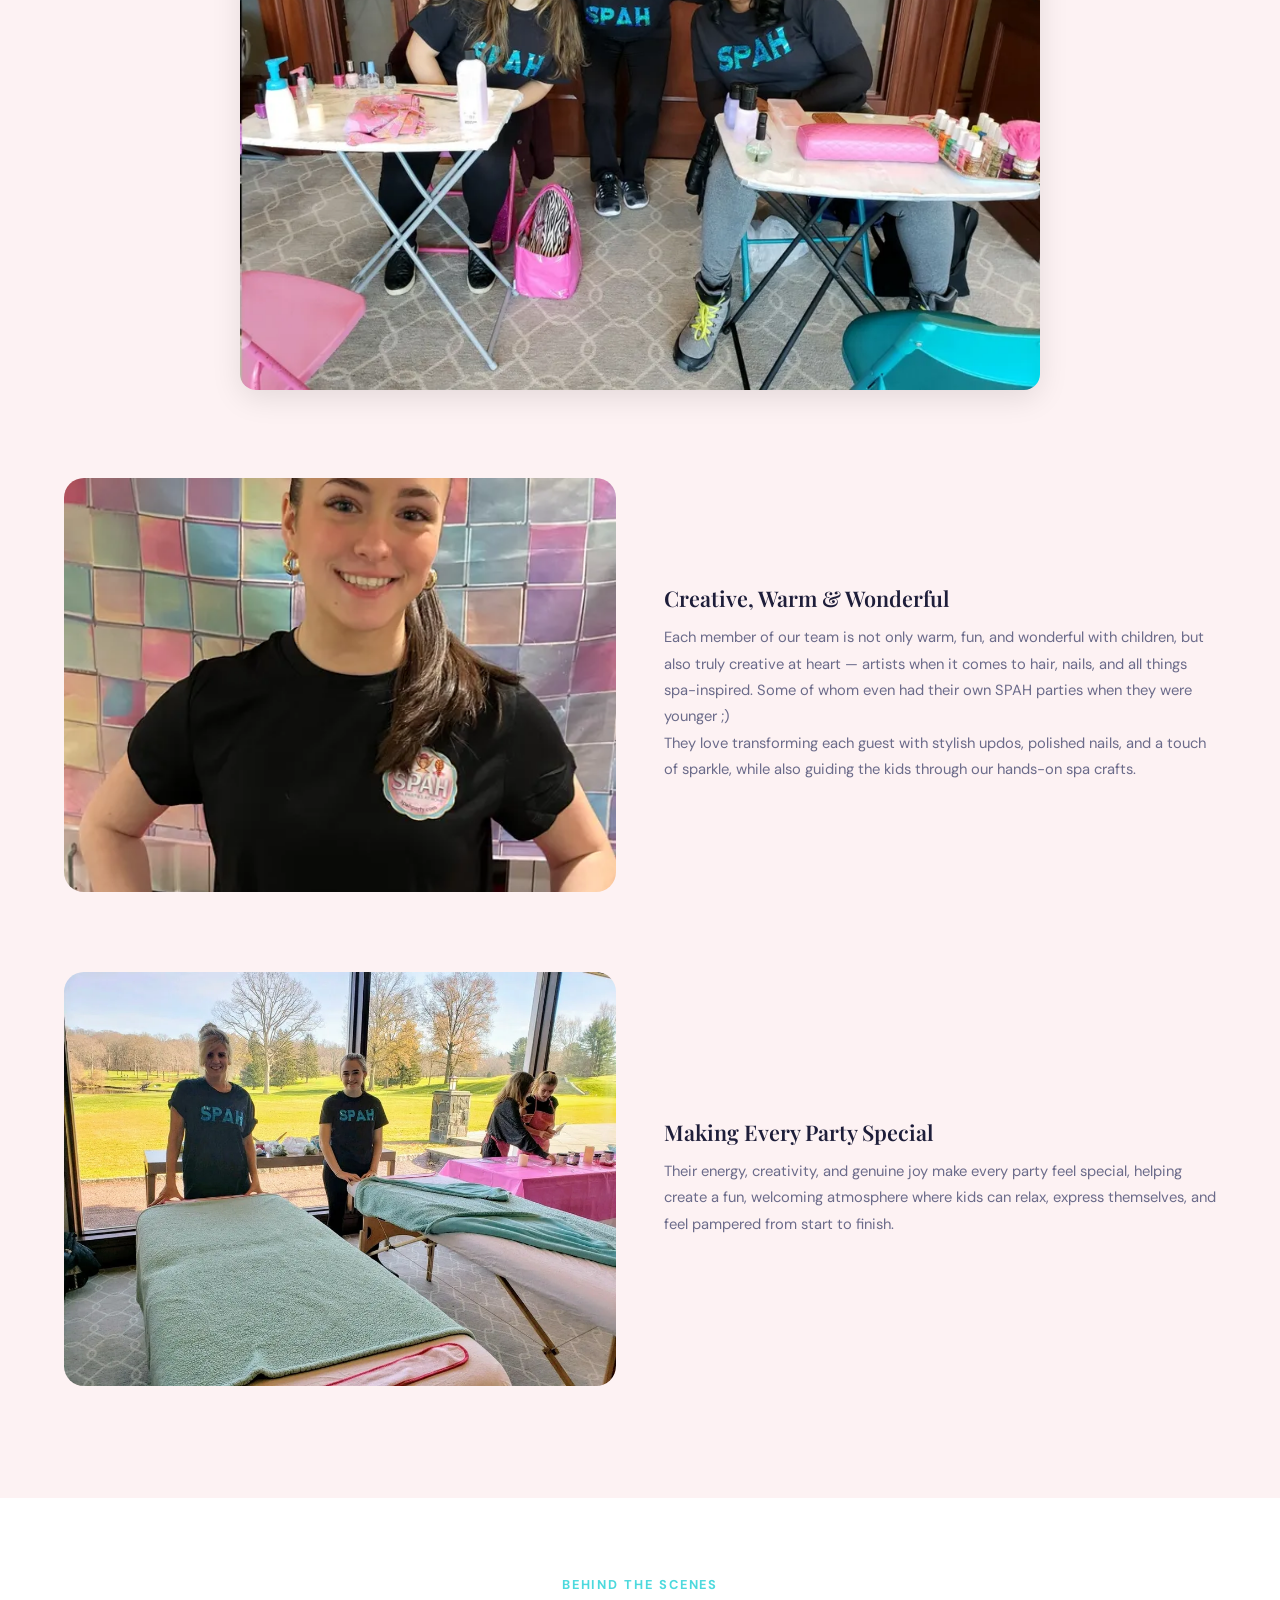
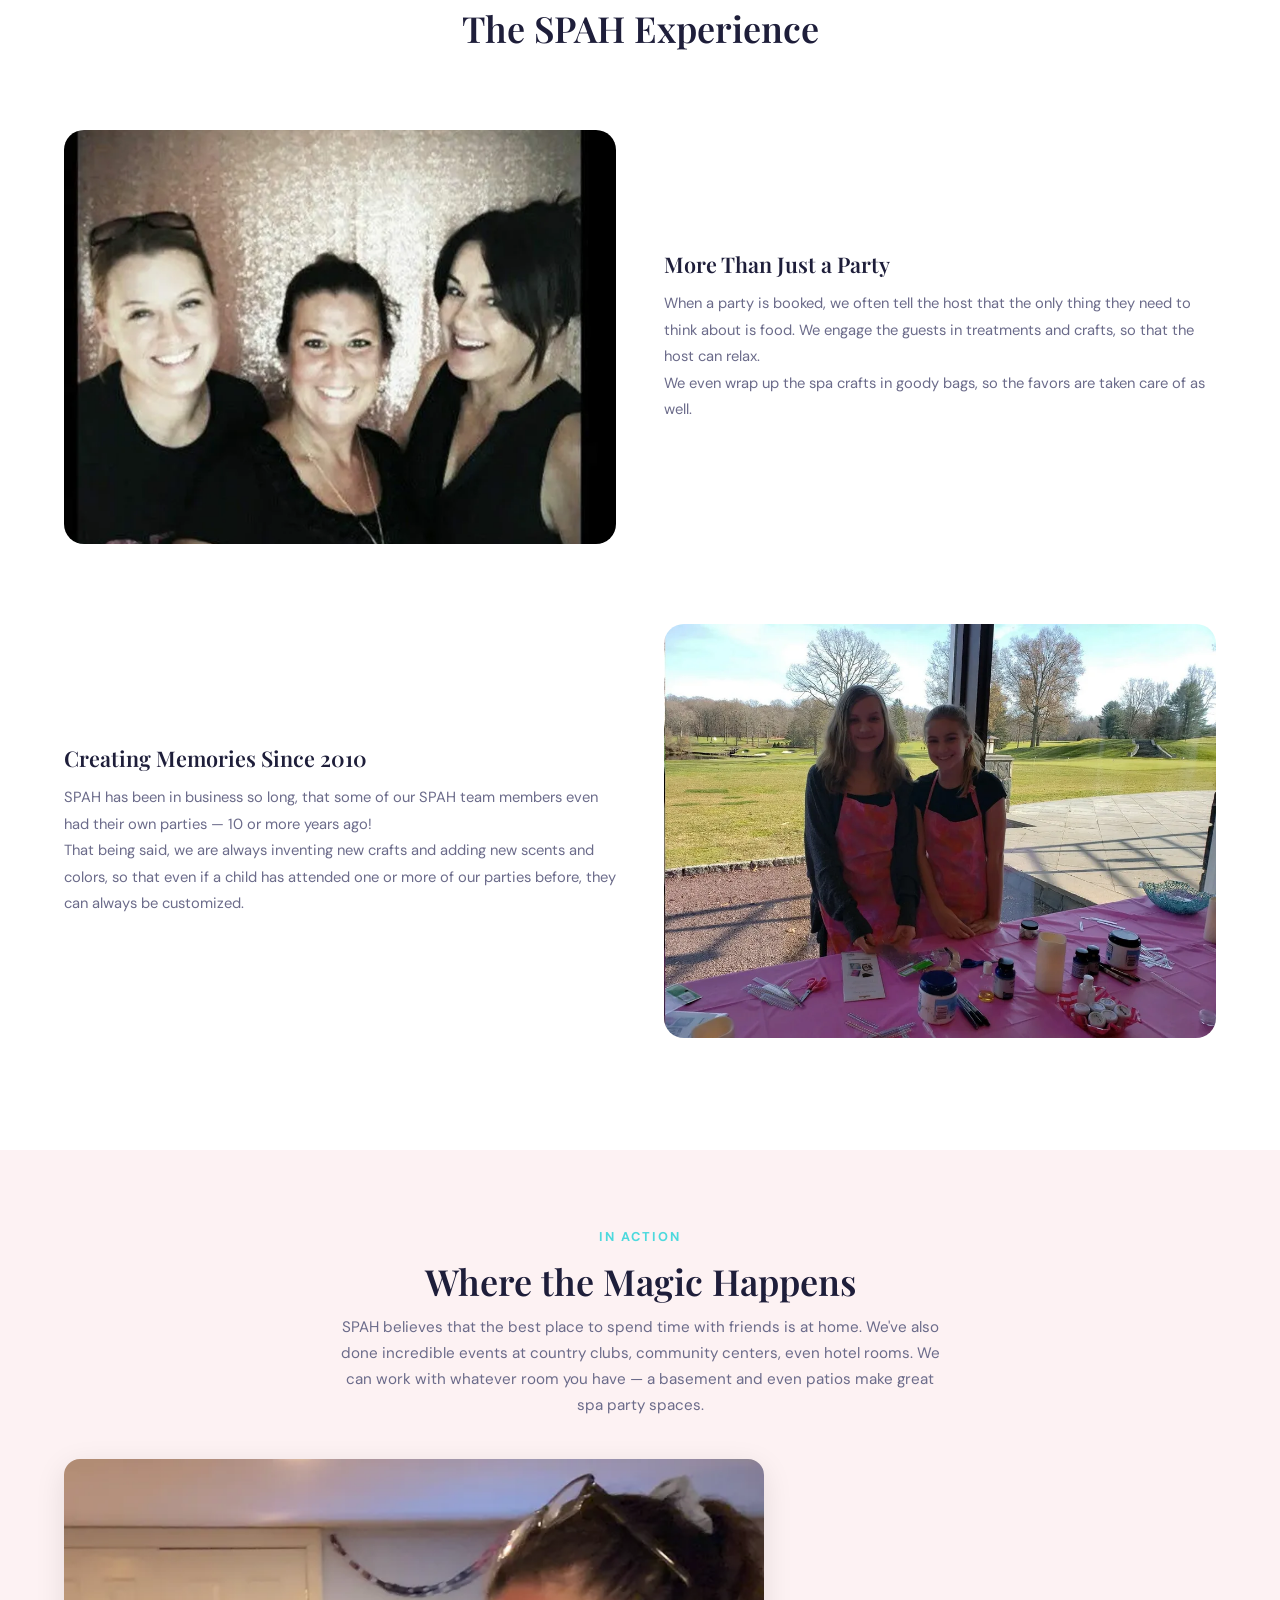
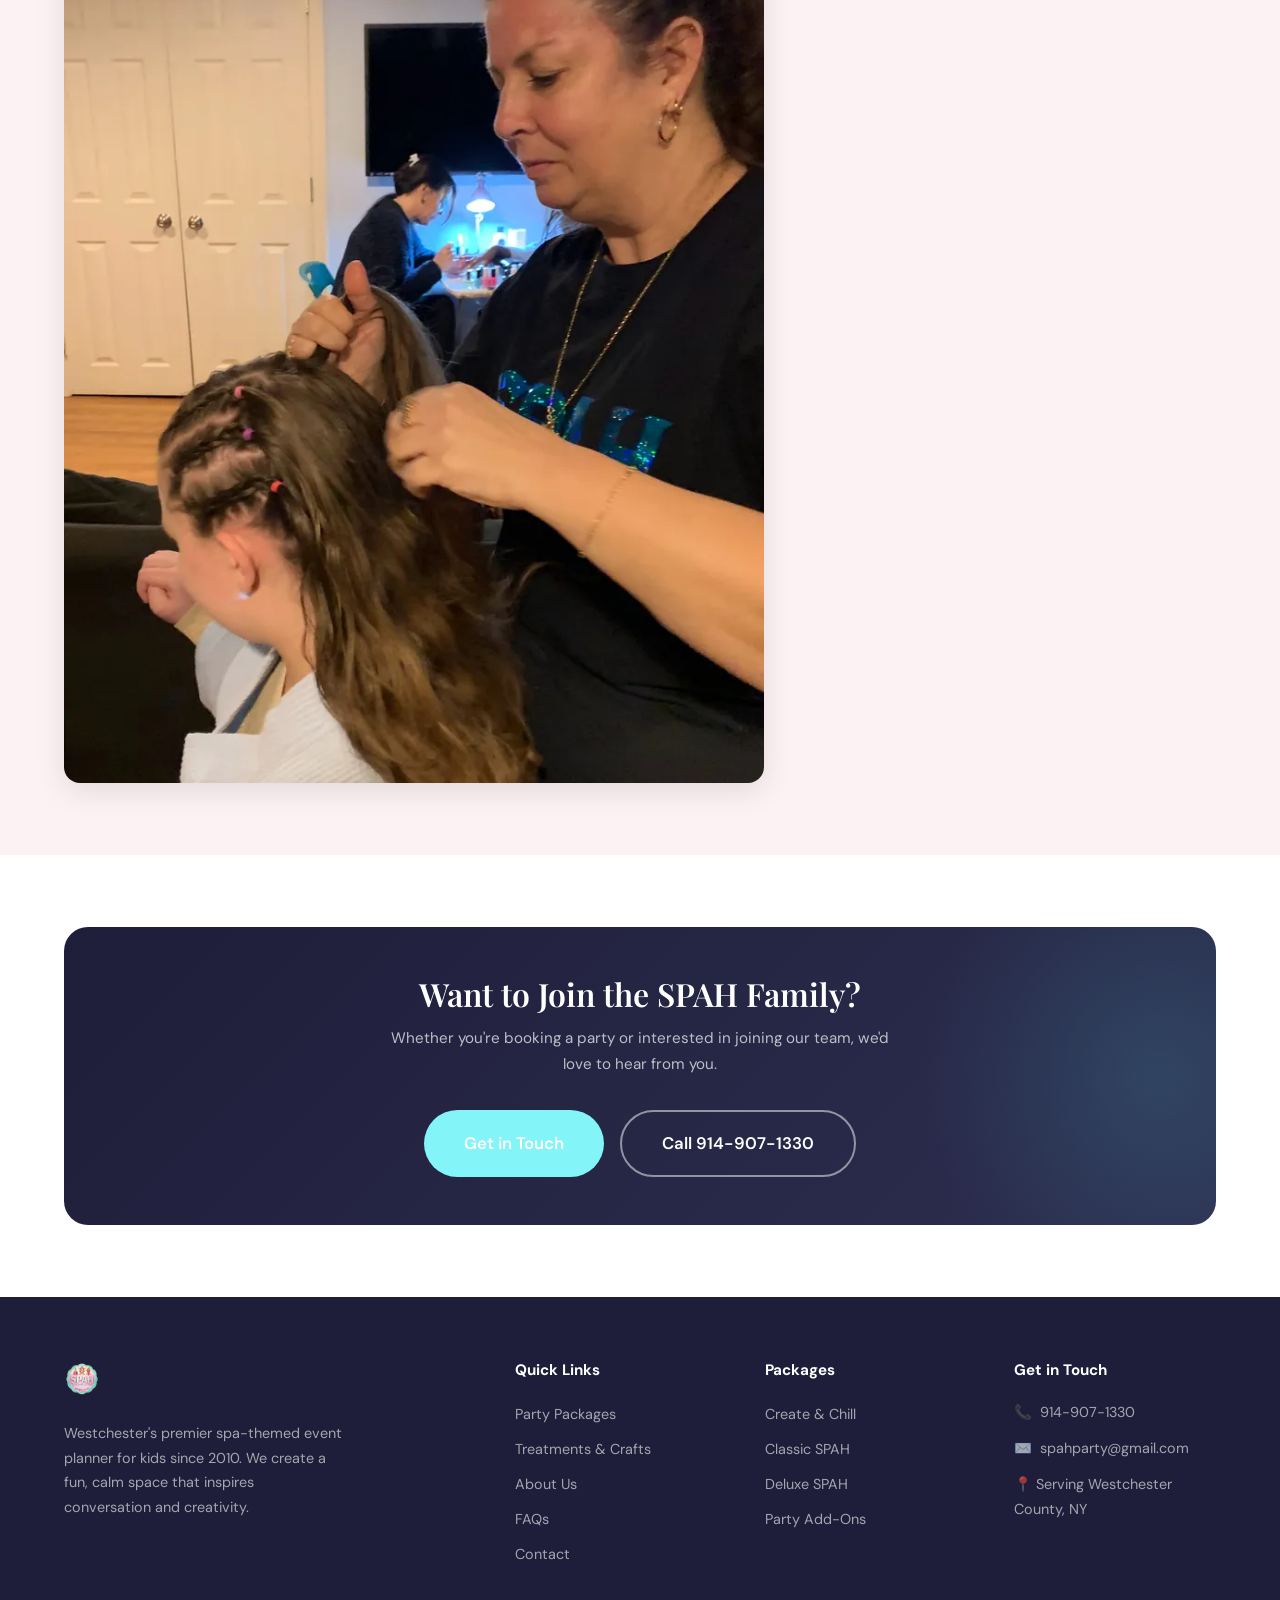
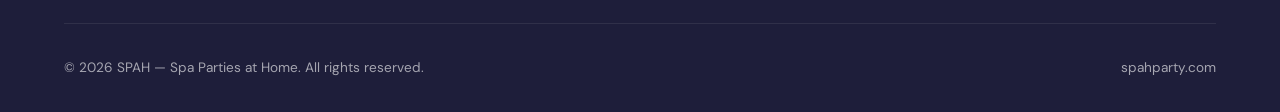
==== commit a83223ad: "Replace remaining Lorem Ipsum on About page with Julie's real copy Co-Authored-By: Claude Opus 4.6 <" ====
--- a/about.html
+++ b/about.html
@@ -142,16 +142,16 @@
           <div class="feature-image"><img src="images/team-fun.webp" alt="The SPAH team together" loading="lazy"></div>
           <div class="feature-content">
             <h3>More Than Just a Party</h3>
-            <p>Lorem ipsum dolor sit amet, consectetur adipiscing elit. Sed ut perspiciatis unde omnis iste natus error sit voluptatem accusantium doloremque laudantium, totam rem aperiam.</p>
-            <p>Eaque ipsa quae ab illo inventore veritatis et quasi architecto beatae vitae dicta sunt explicabo. Nemo enim ipsam voluptatem quia voluptas sit aspernatur.</p>
+            <p>When a party is booked, we often tell the host that the only thing they need to think about is food. We engage the guests in treatments and crafts, so that the host can relax.</p>
+            <p>We even wrap up the spa crafts in goody bags, so the favors are taken care of as well.</p>
           </div>
         </div>
 
         <div class="feature-row reveal">
           <div class="feature-content">
             <h3>Creating Memories Since 2010</h3>
-            <p>Lorem ipsum dolor sit amet, consectetur adipiscing elit. Ut enim ad minim veniam, quis nostrud exercitation ullamco laboris nisi ut aliquip ex ea commodo consequat.</p>
-            <p>Duis aute irure dolor in reprehenderit in voluptate velit esse cillum dolore eu fugiat nulla pariatur.</p>
+            <p>SPAH has been in business so long, that some of our SPAH team members even had their own parties — 10 or more years ago!</p>
+            <p>That being said, we are always inventing new crafts and adding new scents and colors, so that even if a child has attended one or more of our parties before, they can always be customized.</p>
           </div>
           <div class="feature-image"><img src="images/team-helpers.webp" alt="Young helpers at a SPAH craft station" loading="lazy"></div>
         </div>
@@ -164,7 +164,7 @@
         <div class="section-header">
           <span class="section-label">IN ACTION</span>
           <h2>Where the Magic Happens</h2>
-          <p>Lorem ipsum dolor sit amet, consectetur adipiscing elit. Nemo enim ipsam voluptatem quia voluptas sit aspernatur aut odit aut fugit.</p>
+          <p>SPAH believes that the best place to spend time with friends is at home. We've also done incredible events at country clubs, community centers, even hotel rooms. We can work with whatever room you have — a basement and even patios make great spa party spaces.</p>
         </div>
         <img src="images/julie-action.webp" alt="Julie at a SPAH party" style="width: 100%; max-width: 700px; border-radius: 16px; box-shadow: 0 8px 30px rgba(0,0,0,0.1);" loading="lazy">
       </div>
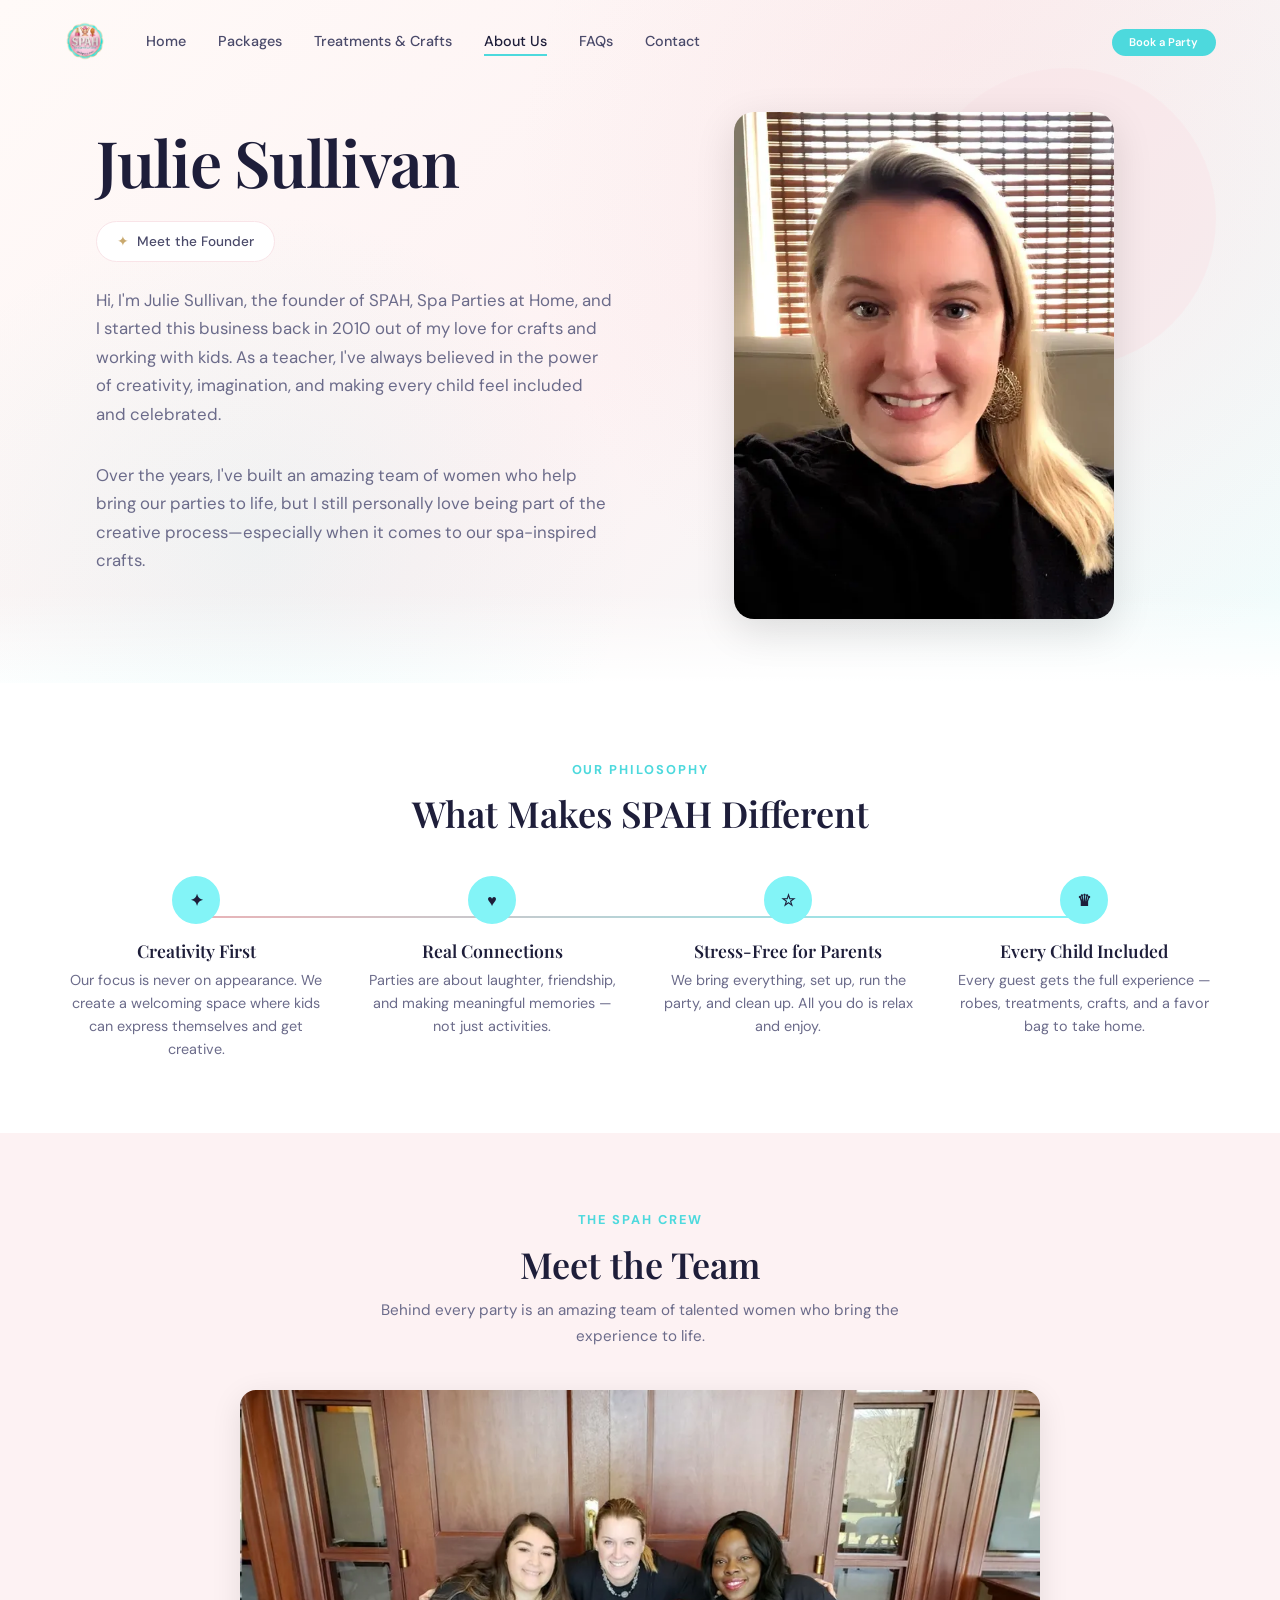
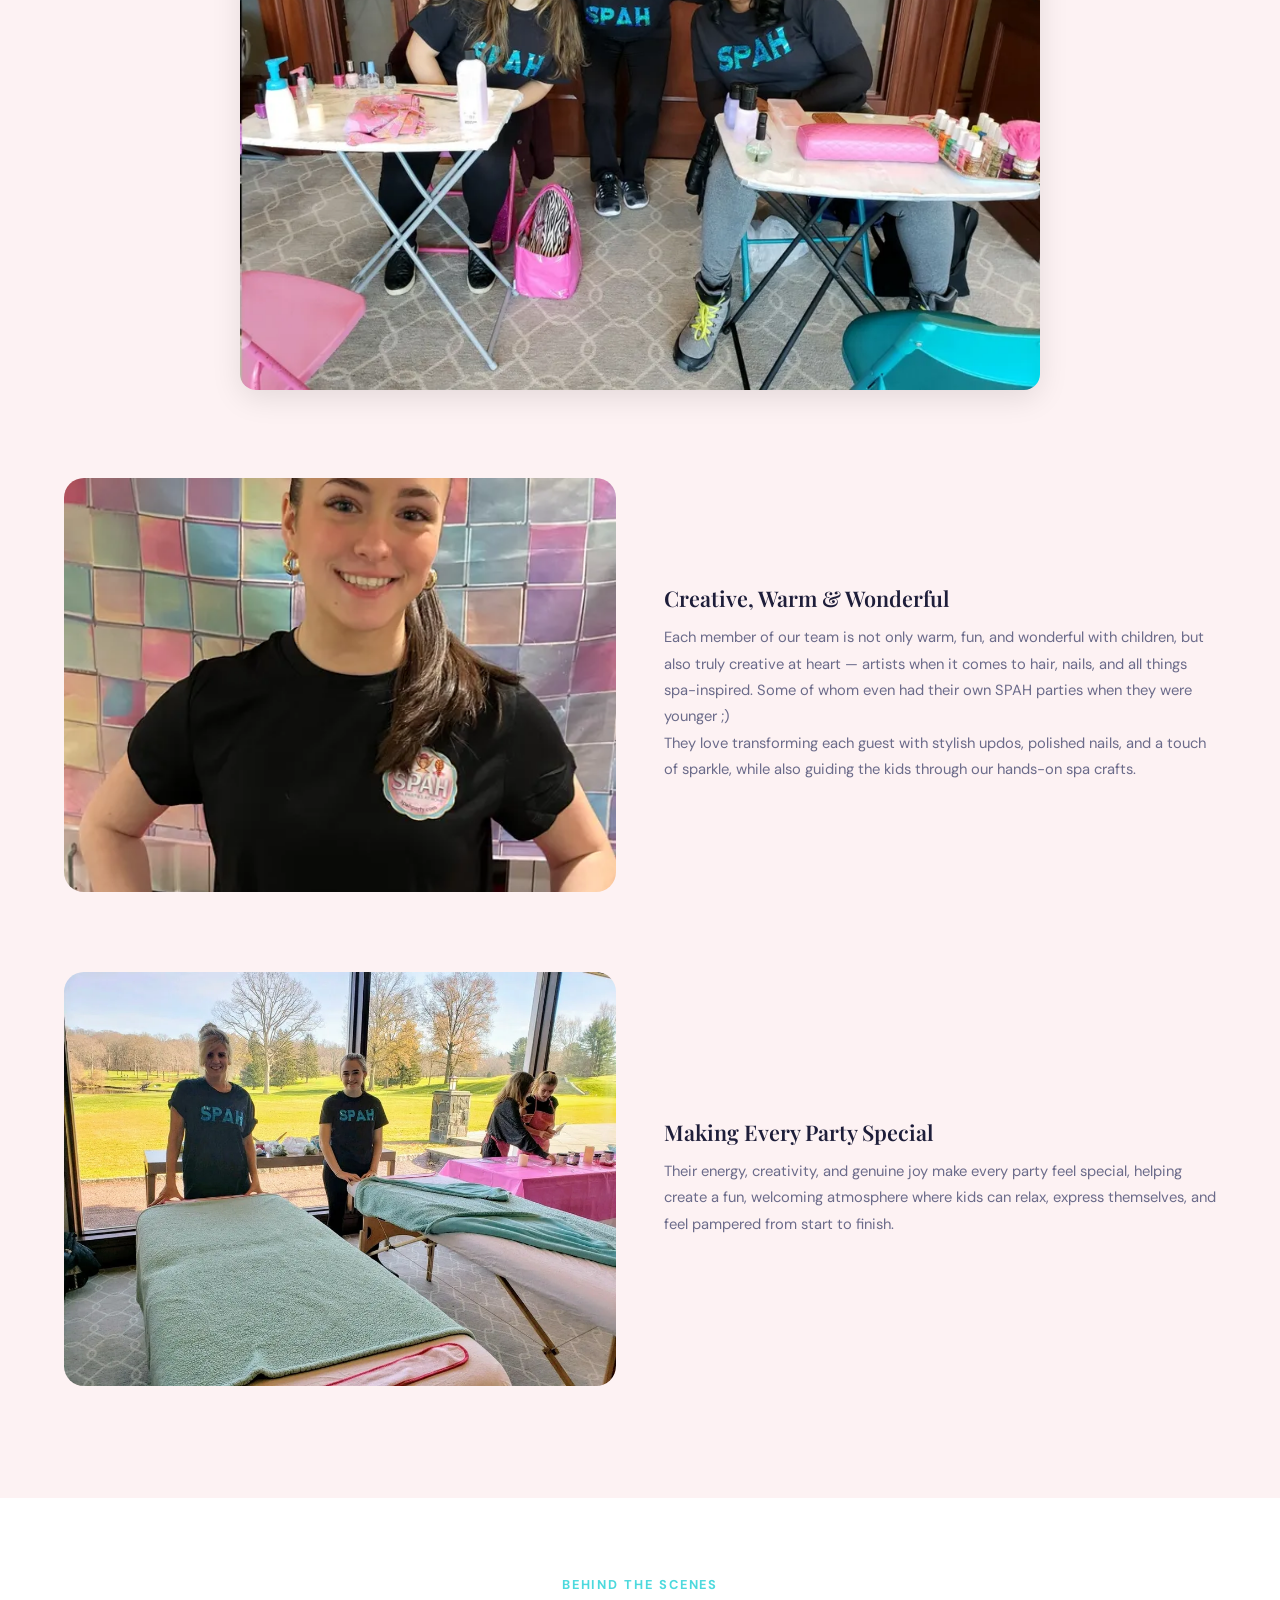
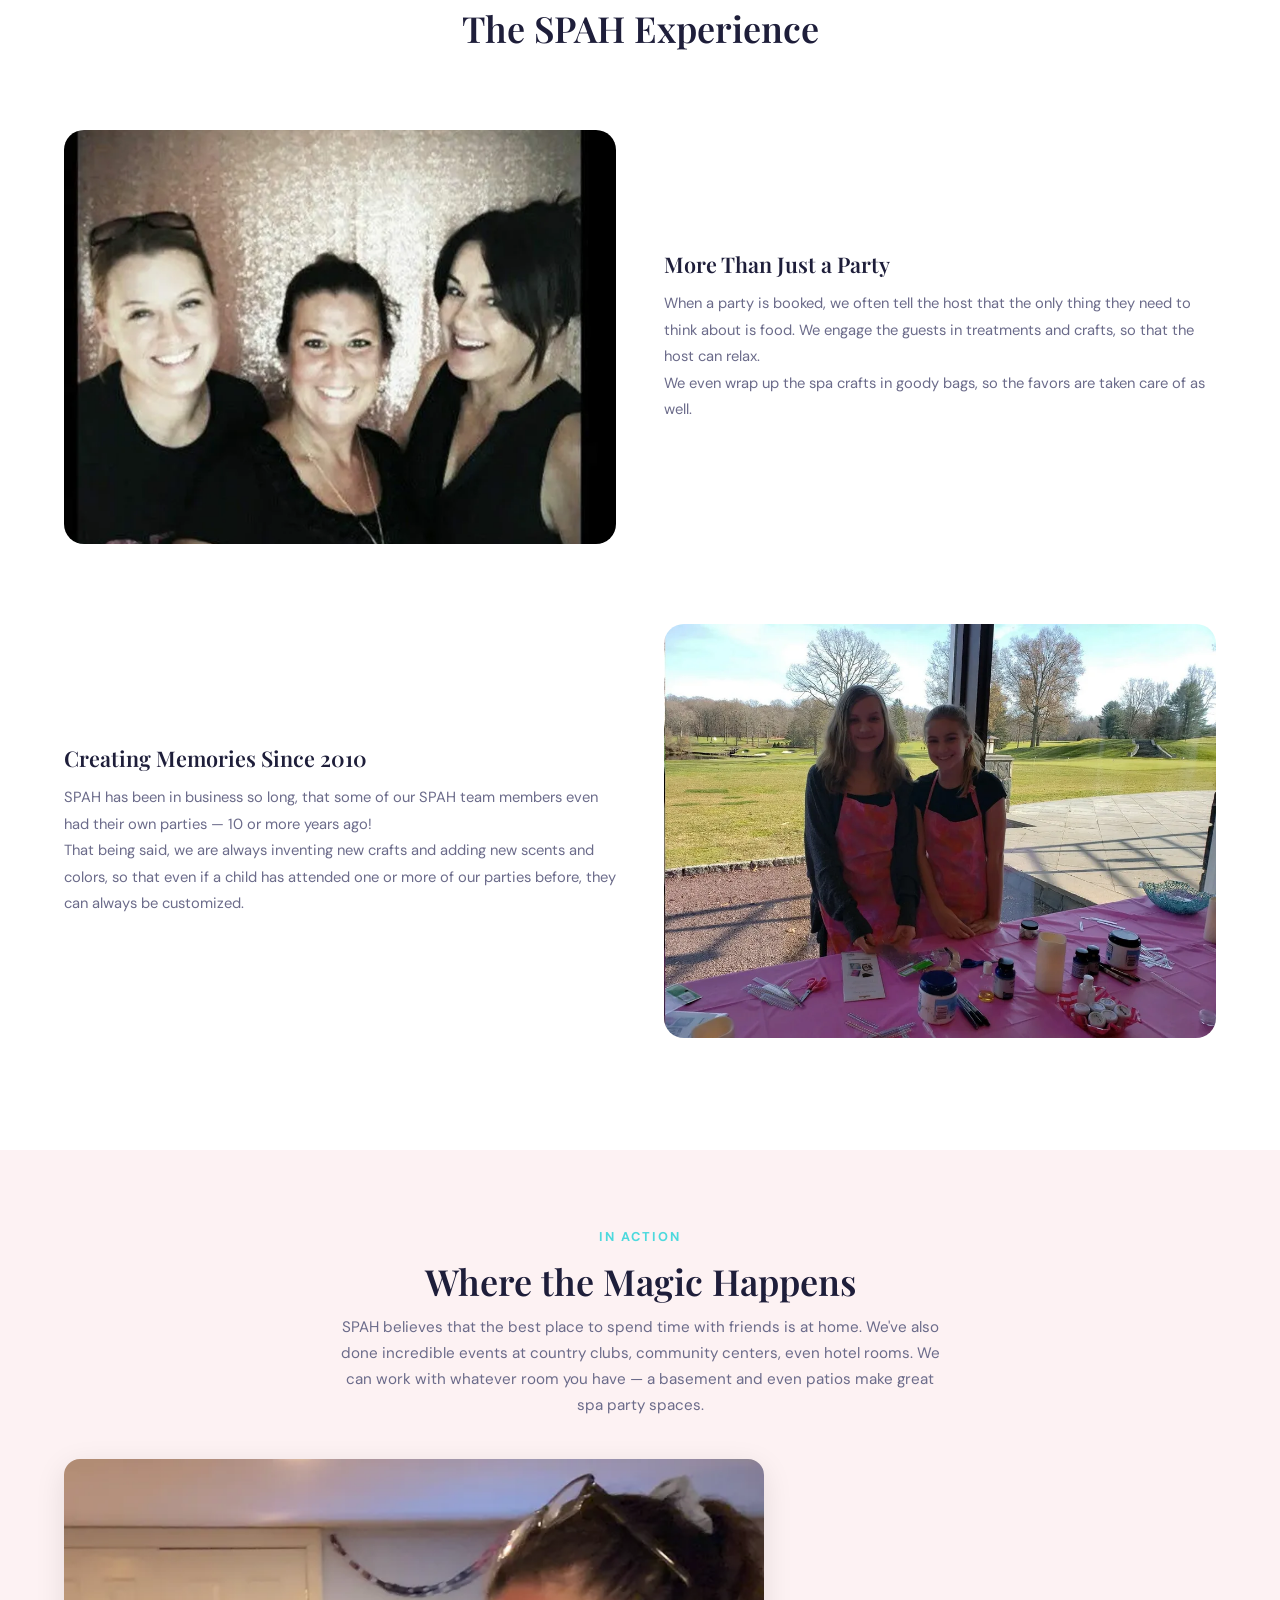
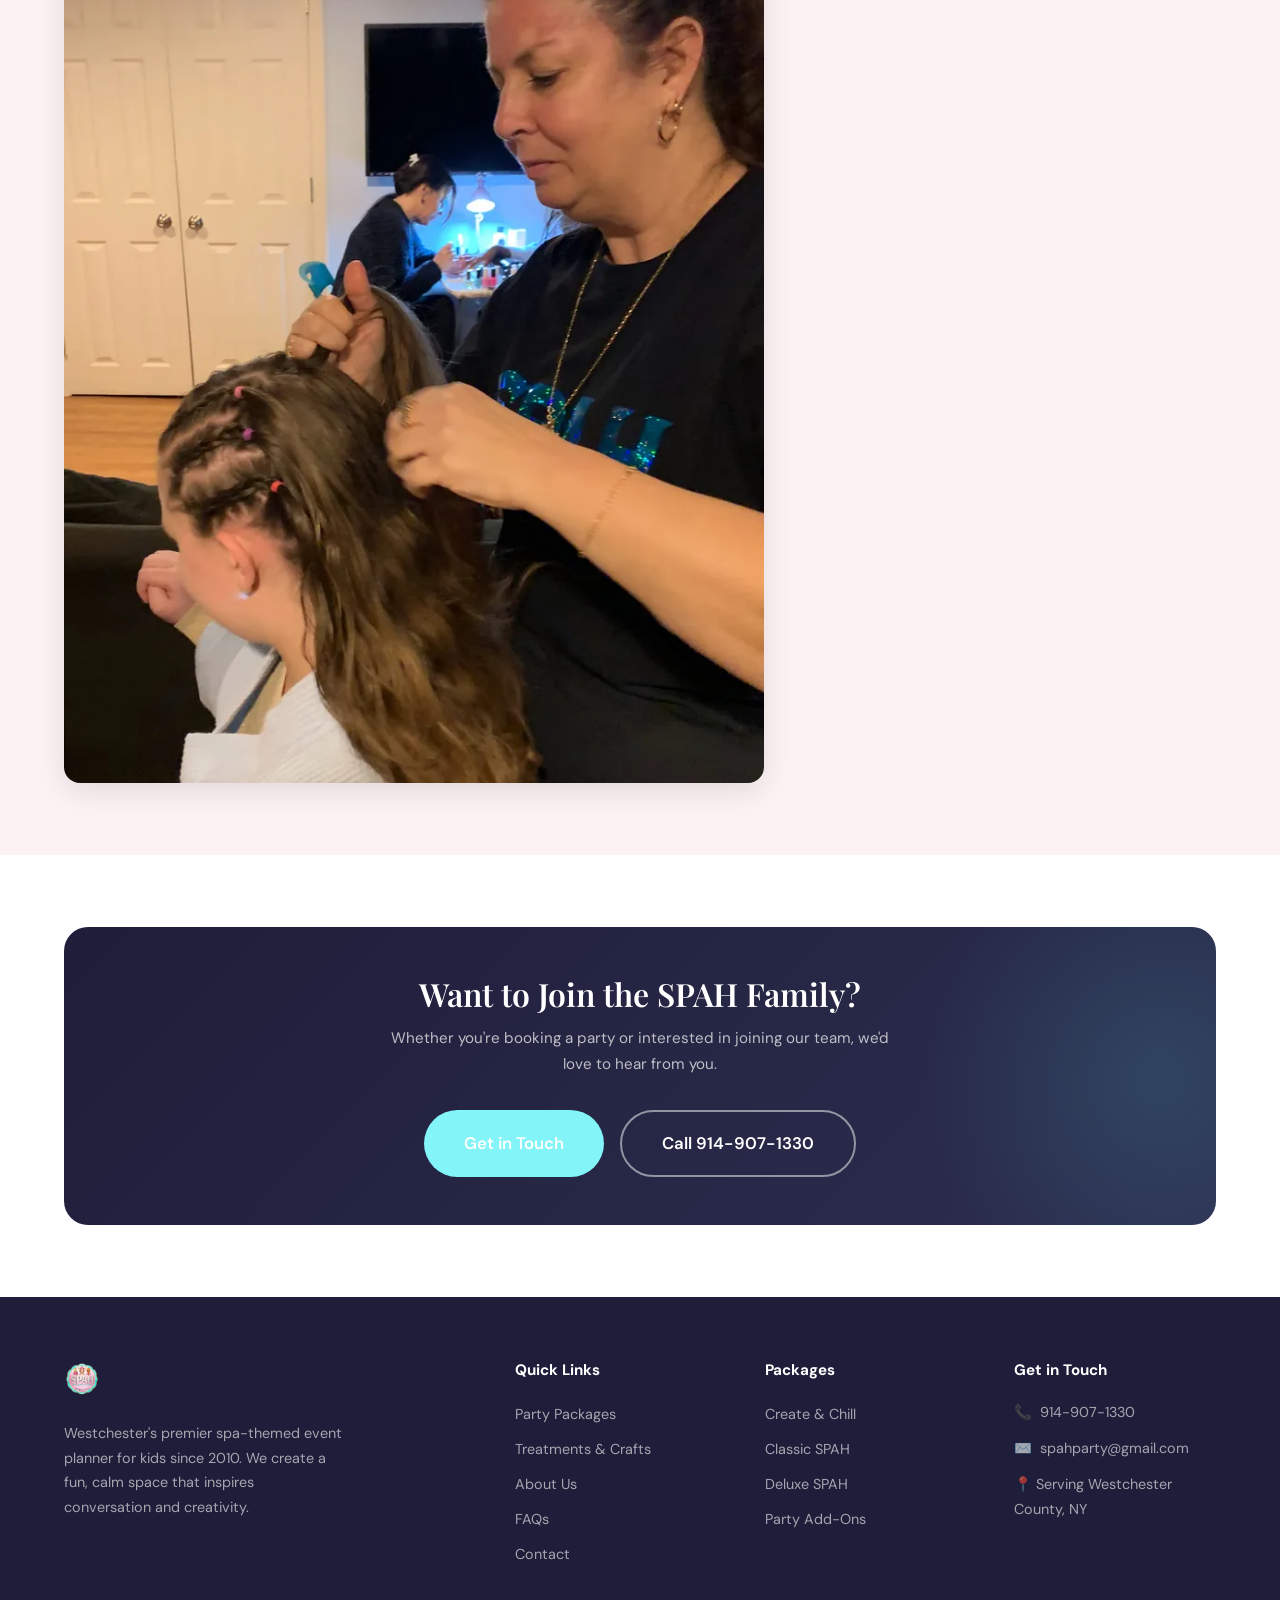
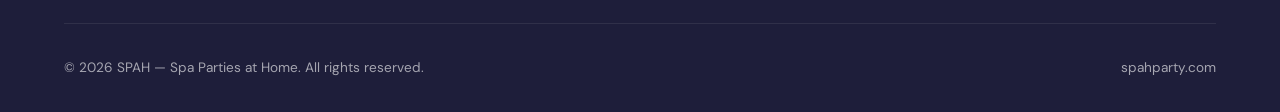
==== commit 8d34b03c: "Comprehensive SEO overhaul for production launch - Add sitemap.xml with all 6 pages - Add robots.txt" ====
--- a/about.html
+++ b/about.html
@@ -3,11 +3,12 @@
 <head>
   <meta charset="UTF-8">
   <meta name="viewport" content="width=device-width, initial-scale=1.0">
-  <meta name="description" content="Meet the SPAH team — Westchester's premier spa party planners for kids since 2010. Learn about our story, our passion, and the people behind every unforgettable party.">
+  <meta name="description" content="Meet Julie Sullivan and the SPAH team — Westchester's favorite kids' spa party planners since 2010. Our story, our passion, our crew.">
   <meta property="og:title" content="About Us | SPAH - Spa Parties at Home">
   <meta property="og:description" content="Meet the team behind Westchester's favorite kids' spa parties.">
   <meta property="og:type" content="website">
-  <title>About Us | SPAH - Spa Parties at Home</title>
+  <link rel="canonical" href="https://www.spahparty.com/about.html">
+  <title>About Us | SPAH — Spa Parties at Home</title>
 
   <!-- Google Fonts -->
   <link rel="preconnect" href="https://fonts.googleapis.com">
@@ -215,13 +216,13 @@
         </div>
         <div>
           <h4>Get in Touch</h4>
-          <div class="footer-contact-item">&#128222; <a href="tel:9149071330">914-907-1330</a></div>
-          <div class="footer-contact-item">&#9993;&#65039; <a href="mailto:spahparty@gmail.com">spahparty@gmail.com</a></div>
-          <div class="footer-contact-item">&#128205; Serving Westchester County, NY</div>
+          <div class="footer-contact-item">📞 <a href="tel:9149071330">914-907-1330</a></div>
+          <div class="footer-contact-item">✉️ <a href="mailto:spahparty@gmail.com">spahparty@gmail.com</a></div>
+          <div class="footer-contact-item">📍 Serving Westchester County, NY</div>
         </div>
       </div>
       <div class="footer-bottom">
-        <p>&copy; 2026 SPAH &mdash; Spa Parties at Home. All rights reserved.</p>
+        <p>&copy; 2026 SPAH — Spa Parties at Home. All rights reserved.</p>
         <p>spahparty.com</p>
       </div>
     </div>
